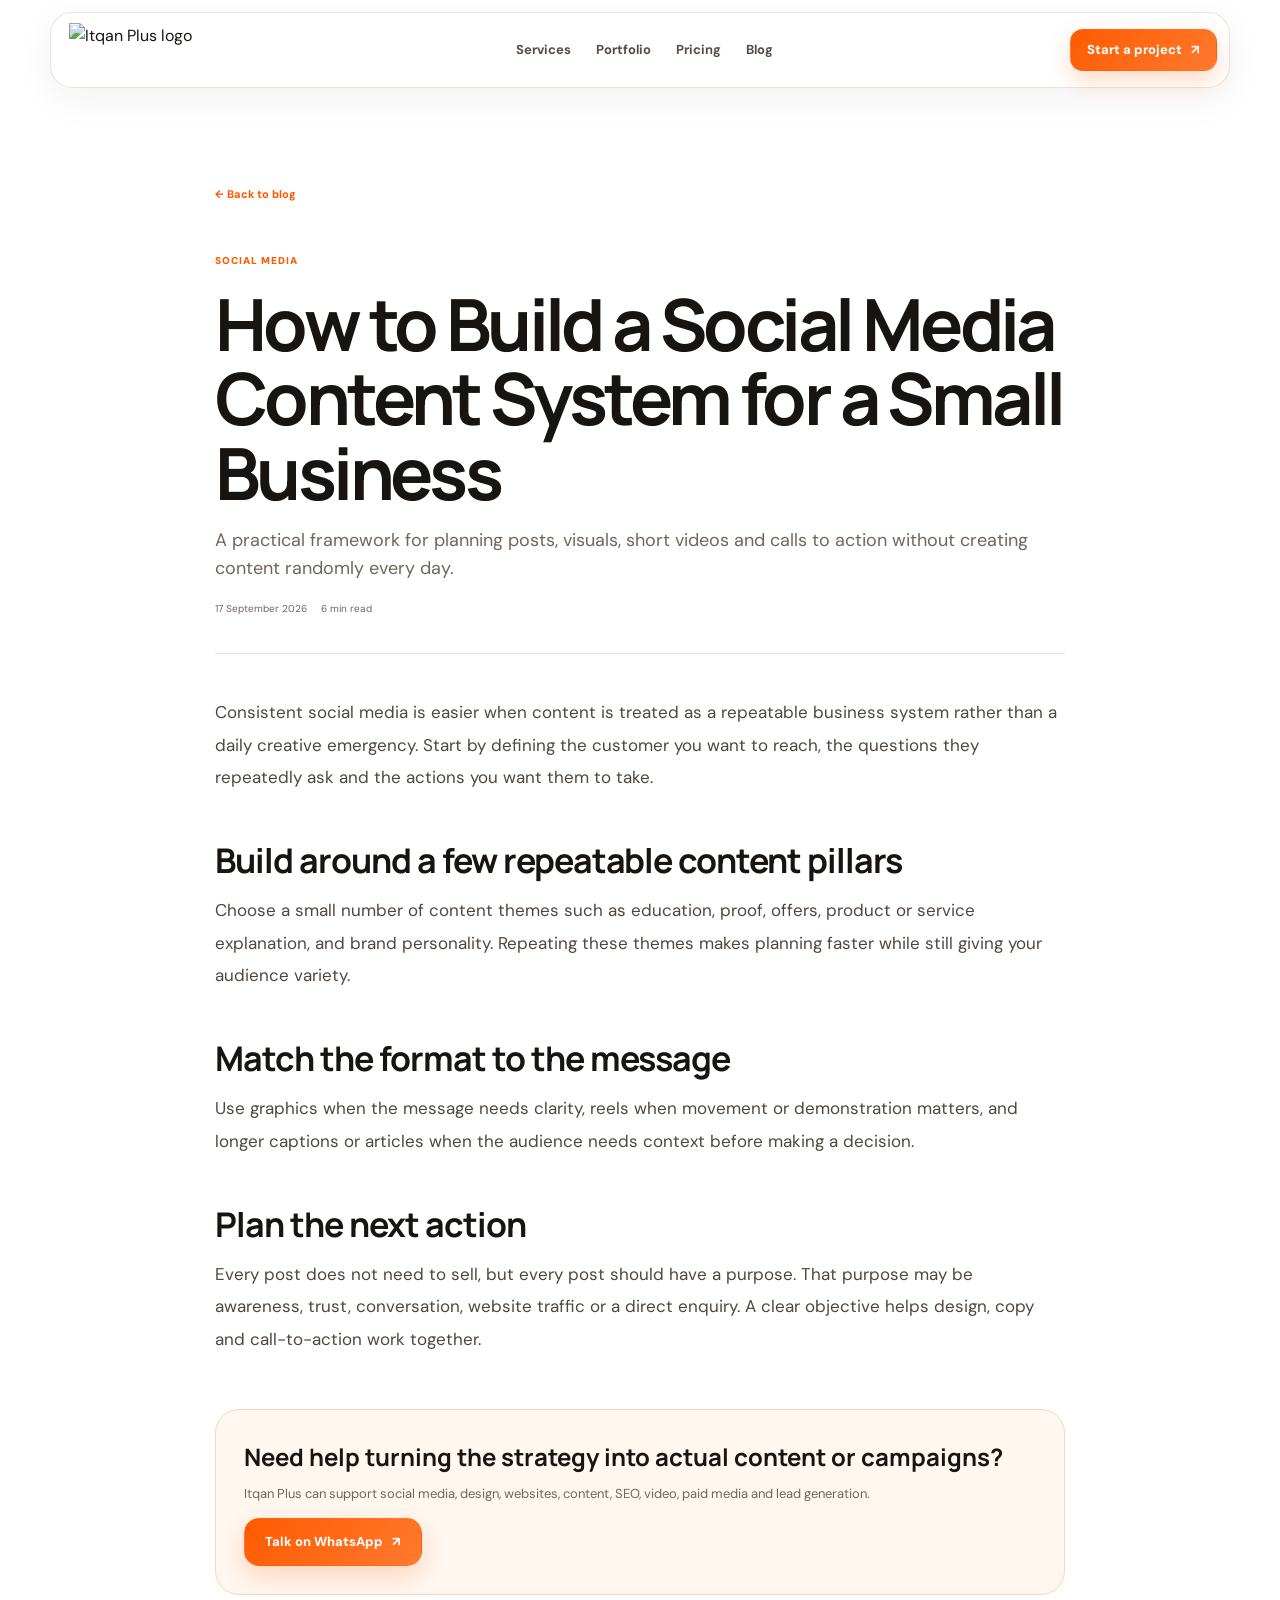
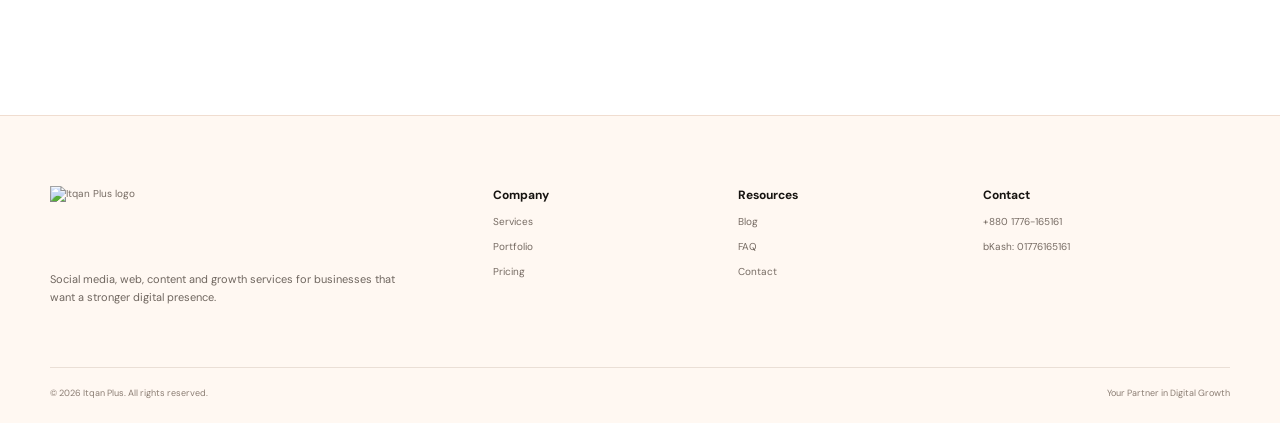
==== article.html @ d1ea8202 "Add files via upload" ====
<!doctype html>
<html lang="en">
<head>
  <meta charset="utf-8" />
  <meta name="viewport" content="width=device-width, initial-scale=1" />
  <title>Article | Itqan Plus</title>
  <meta name="description" content="Itqan Plus article about digital marketing, content, web design and growth." />
  <meta name="theme-color" content="#ff5a00" />
  <link rel="preconnect" href="https://fonts.googleapis.com" />
  <link rel="preconnect" href="https://fonts.gstatic.com" crossorigin />
  <link href="https://fonts.googleapis.com/css2?family=DM+Sans:wght@400;500;600;700&family=Manrope:wght@500;600;700;800&display=swap" rel="stylesheet" />
  <link rel="stylesheet" href="styles.css" />
</head>
<body>
  <header class="site-header">
    <a class="brand-logo" href="index.html" aria-label="Itqan Plus home"><img src="assets/itqan-plus-logo.png" alt="Itqan Plus logo" /></a>
    <nav class="nav-links" aria-label="Main navigation"><a href="index.html#services">Services</a><a href="index.html#portfolio">Portfolio</a><a href="index.html#packages">Pricing</a><a href="blog.html">Blog</a></nav>
    <details class="mobile-nav"><summary>Menu</summary><div><a href="index.html#services">Services</a><a href="index.html#portfolio">Portfolio</a><a href="index.html#packages">Pricing</a><a href="blog.html">Blog</a></div></details>
    <a class="btn btn-primary btn-small" id="header-whatsapp" target="_blank" rel="noopener">Start a project <span>↗</span></a>
  </header>

  <main>
    <article class="article-wrap" id="article-wrap">
      <a class="article-back" href="blog.html">← Back to blog</a>
      <header class="article-header">
        <span class="article-kicker" id="article-category"></span>
        <h1 id="article-title">Loading article...</h1>
        <p id="article-excerpt"></p>
        <div class="article-meta"><span id="article-date"></span><span id="article-time"></span></div>
      </header>
      <div class="article-body" id="article-body"></div>
      <div class="article-cta">
        <h3>Need help turning the strategy into actual content or campaigns?</h3>
        <p>Itqan Plus can support social media, design, websites, content, SEO, video, paid media and lead generation.</p>
        <a class="btn btn-primary" id="article-whatsapp" target="_blank" rel="noopener">Talk on WhatsApp <span>↗</span></a>
      </div>
    </article>
  </main>

  <footer>
    <div class="shell footer-grid">
      <div class="footer-brand"><a class="brand-logo footer-logo" href="index.html"><img src="assets/itqan-plus-logo.png" alt="Itqan Plus logo" /></a><p>Social media, web, content and growth services for businesses that want a stronger digital presence.</p></div>
      <div><b>Company</b><a href="index.html#services">Services</a><a href="index.html#portfolio">Portfolio</a><a href="index.html#packages">Pricing</a></div>
      <div><b>Resources</b><a href="blog.html">Blog</a><a href="index.html#faq">FAQ</a><a href="index.html#contact">Contact</a></div>
      <div><b>Contact</b><a id="footer-whatsapp" target="_blank" rel="noopener"></a><span id="footer-bkash"></span></div>
    </div>
    <div class="shell footer-bottom"><span>© 2026 Itqan Plus. All rights reserved.</span><span>Your Partner in Digital Growth</span></div>
  </footer>

  <script src="config.js"></script>
  <script src="app.js"></script>
  <script src="article.js"></script>
</body>
</html>
---- styles.css ----
:root{
  --orange:#ff5a00;
  --orange-2:#ff7a2f;
  --orange-soft:#fff1e8;
  --cream:#fffaf5;
  --paper:#ffffff;
  --ink:#171411;
  --muted:#6f665f;
  --line:#eadfd6;
  --soft:#f7f1ec;
  --shadow:0 22px 70px rgba(93,54,28,.12);
  --shadow-sm:0 10px 35px rgba(93,54,28,.09);
  --radius:28px;
}
*{box-sizing:border-box}
html{scroll-behavior:smooth}
body{margin:0;background:var(--paper);color:var(--ink);font-family:"DM Sans",sans-serif;line-height:1.6;overflow-x:hidden}
a{color:inherit;text-decoration:none}img{display:block;max-width:100%}button,input,select,textarea{font:inherit}.shell{width:min(1180px,calc(100% - 40px));margin-inline:auto}.section-space{padding:108px 0}.soft-zone{background:linear-gradient(180deg,#fff 0%,#fff8f2 50%,#fff 100%)}
.cursor-glow{pointer-events:none;position:fixed;inset:0;z-index:0;background:radial-gradient(520px circle at var(--x,50%) var(--y,20%),rgba(255,90,0,.08),transparent 50%)}
.site-header{position:sticky;top:12px;z-index:50;width:min(1180px,calc(100% - 28px));margin:12px auto 0;display:flex;align-items:center;justify-content:space-between;gap:24px;padding:10px 12px 10px 18px;border:1px solid rgba(234,223,214,.9);border-radius:22px;background:rgba(255,255,255,.88);backdrop-filter:blur(18px);box-shadow:0 10px 40px rgba(62,38,23,.06)}
.brand-logo{display:flex;align-items:center;min-width:150px}.brand-logo img{width:138px;height:54px;object-fit:contain;object-position:left center}.nav-links{display:flex;align-items:center;gap:25px;font-size:13px;font-weight:700;color:#554d46}.nav-links a{transition:.2s}.nav-links a:hover{color:var(--orange)}
.btn{display:inline-flex;align-items:center;justify-content:center;gap:9px;min-height:48px;padding:0 20px;border-radius:15px;border:1px solid transparent;font-weight:800;font-size:13px;cursor:pointer;transition:.22s}.btn:hover{transform:translateY(-2px)}.btn-primary{background:linear-gradient(135deg,var(--orange),var(--orange-2));color:#fff;box-shadow:0 10px 25px rgba(255,90,0,.22)}.btn-ghost{background:#fff;border-color:var(--line);box-shadow:var(--shadow-sm)}.btn-outline{background:#fff;border-color:#e5d8ce}.btn-small{min-height:42px;padding:0 16px;border-radius:13px}.btn-full{width:100%}
.eyebrow{display:inline-flex;align-items:center;gap:9px;margin-bottom:16px;color:#8b5d42;font-size:12px;font-weight:800;letter-spacing:.12em;text-transform:uppercase}.eyebrow i{width:8px;height:8px;border-radius:50%;background:var(--orange);box-shadow:0 0 0 6px rgba(255,90,0,.12)}
h1,h2,h3,p{margin-top:0}.hero{position:relative;z-index:1;display:grid;grid-template-columns:1.02fr .98fr;align-items:center;gap:58px;min-height:760px;padding-top:70px;padding-bottom:80px}.hero h1{font-family:"Manrope",sans-serif;font-size:clamp(54px,6vw,86px);line-height:.98;letter-spacing:-.055em;margin-bottom:25px}.hero h1 span{color:var(--orange)}.hero-copy>p{max-width:660px;font-size:18px;color:var(--muted);line-height:1.75}.hero-actions{display:flex;flex-wrap:wrap;gap:12px;margin:31px 0 38px}.hero-proof{display:grid;grid-template-columns:repeat(3,1fr);gap:18px;max-width:680px}.hero-proof div{padding-top:14px;border-top:1px solid var(--line)}.hero-proof strong{display:block;font-family:"Manrope";font-size:16px}.hero-proof span{display:block;color:var(--muted);font-size:11px;margin-top:3px}
.hero-gallery{position:relative;min-height:590px}.hero-orb{position:absolute;border-radius:50%;filter:blur(1px)}.hero-orb-one{width:420px;height:420px;right:0;top:62px;background:radial-gradient(circle at 35% 30%,#fff5ed 0,#ffd5be 42%,#ff9d69 70%,#ff6a13 100%);opacity:.42}.hero-orb-two{width:240px;height:240px;left:40px;bottom:80px;background:#fff2e6;border:1px solid #ffd8c1}.work-card{position:absolute;margin:0;background:#fff;border:1px solid #eadfd6;border-radius:26px;overflow:hidden;box-shadow:var(--shadow)}.work-card img{width:100%;height:100%;object-fit:cover}.work-card-main{width:330px;height:430px;right:72px;top:65px;z-index:3;transform:rotate(3deg)}.work-card-main figcaption{position:absolute;left:14px;right:14px;bottom:14px;padding:13px 15px;border-radius:16px;background:rgba(255,255,255,.91);backdrop-filter:blur(12px)}.work-card-main figcaption span{display:block;color:var(--orange);font-size:10px;font-weight:800;text-transform:uppercase;letter-spacing:.1em}.work-card-main figcaption b{font-size:13px}.work-card-left{width:200px;height:250px;left:10px;top:210px;z-index:2;transform:rotate(-8deg)}.work-card-right{width:200px;height:200px;right:0;bottom:10px;z-index:4;transform:rotate(8deg)}.hero-badge{position:absolute;z-index:6;display:flex;align-items:center;gap:10px;padding:12px 14px;border-radius:16px;background:#fff;border:1px solid var(--line);box-shadow:var(--shadow-sm);font-size:12px}.hero-badge span{display:grid;place-items:center;width:30px;height:30px;border-radius:10px;background:var(--orange-soft);color:var(--orange);font-weight:900}.badge-top{right:8px;top:28px}.badge-bottom{left:55px;bottom:40px}.float-one{animation:floatOne 6s ease-in-out infinite}.float-two{animation:floatTwo 7s ease-in-out infinite}.float-three{animation:floatThree 6.8s ease-in-out infinite}@keyframes floatOne{50%{transform:translateY(-13px) rotate(2deg)}}@keyframes floatTwo{50%{transform:translateY(12px) rotate(-6deg)}}@keyframes floatThree{50%{transform:translateY(-11px) rotate(6deg)}}
.platform-strip{overflow:hidden;border-block:1px solid var(--line);background:#fff8f2}.platform-track{display:flex;align-items:center;width:max-content;gap:24px;padding:18px 0;animation:marquee 32s linear infinite;font-family:"Manrope";font-size:13px;font-weight:800;letter-spacing:.08em;color:#564940}.platform-track i{font-style:normal;color:var(--orange)}@keyframes marquee{to{transform:translateX(-50%)}}
.section-head{display:flex;align-items:end;justify-content:space-between;gap:44px;margin-bottom:46px}.section-head h2,.system-section h2,.studio-copy h2,.outcome-grid h2,.faq-title h2,.contact-copy h2{font-family:"Manrope";font-size:clamp(38px,4.4vw,60px);line-height:1.04;letter-spacing:-.045em;margin:0}.section-head>div{max-width:760px}.section-head>p,.section-copy p{max-width:430px;color:var(--muted);font-size:15px}.split-head{align-items:center}.section-copy{max-width:430px}.text-link{font-weight:800;color:var(--orange);font-size:13px}
.system-board{position:relative;min-height:480px;border:1px solid var(--line);border-radius:34px;background:radial-gradient(circle at center,#fff7f0 0,#fff 54%);overflow:hidden}.system-center{position:absolute;left:50%;top:50%;transform:translate(-50%,-50%);z-index:3;width:180px;height:180px;border-radius:50%;display:flex;flex-direction:column;align-items:center;justify-content:center;text-align:center;background:#fff;border:1px solid #f1d4c1;box-shadow:0 20px 60px rgba(255,90,0,.15)}.system-logo{display:grid;place-items:center;width:52px;height:52px;border-radius:17px;background:var(--orange);color:#fff;font-family:"Manrope";font-weight:800;font-size:20px;margin-bottom:10px}.system-center strong{font-family:"Manrope"}.system-center small{color:var(--muted);font-size:10px}.system-node{position:absolute;z-index:3;width:205px;padding:17px;border-radius:20px;background:#fff;border:1px solid var(--line);box-shadow:var(--shadow-sm)}.system-node span{display:grid;place-items:center;width:38px;height:38px;border-radius:12px;background:var(--orange-soft);color:var(--orange);font-weight:900}.system-node b{display:block;margin-top:9px;font-size:14px}.system-node small{display:block;color:var(--muted);font-size:10px}.node-a{left:8%;top:12%}.node-b{right:8%;top:12%}.node-c{left:8%;bottom:12%}.node-d{right:8%;bottom:12%}.system-line{position:absolute;left:50%;top:50%;width:31%;height:1px;background:linear-gradient(90deg,rgba(255,90,0,.05),rgba(255,90,0,.45));transform-origin:left center}.line-a{transform:rotate(-151deg)}.line-b{transform:rotate(-29deg)}.line-c{transform:rotate(151deg)}.line-d{transform:rotate(29deg)}
.service-grid{display:grid;grid-template-columns:repeat(3,1fr);gap:16px}.service-grid article{position:relative;min-height:390px;padding:30px;border:1px solid var(--line);border-radius:26px;background:#fff;transition:.25s;overflow:hidden}.service-grid article:before{content:"";position:absolute;inset:auto -60px -80px auto;width:160px;height:160px;border-radius:50%;background:var(--orange-soft);transition:.3s}.service-grid article:hover{transform:translateY(-6px);box-shadow:var(--shadow)}.service-grid article:hover:before{transform:scale(1.35)}.service-number{position:absolute;right:22px;top:20px;color:#c5b7ad;font-size:11px;font-weight:800}.service-icon{display:grid;place-items:center;width:52px;height:52px;border-radius:16px;background:var(--orange-soft);color:var(--orange);font-size:21px;font-weight:900;margin-bottom:34px}.service-grid h3{font-family:"Manrope";font-size:22px;line-height:1.15;letter-spacing:-.02em}.service-grid p{color:var(--muted);font-size:13px}.service-grid ul{list-style:none;padding:0;margin:20px 0 26px;display:grid;gap:8px}.service-grid li{font-size:11px;color:#4d4540}.service-grid li:before{content:"✓";color:var(--orange);font-weight:900;margin-right:7px}.service-grid a{font-size:12px;font-weight:800;color:var(--orange);position:relative;z-index:2}
.portfolio-filters{display:flex;flex-wrap:wrap;gap:8px;margin-bottom:24px}.filter-btn{border:1px solid var(--line);background:#fff;padding:9px 14px;border-radius:999px;font-size:11px;font-weight:800;cursor:pointer}.filter-btn.active{background:var(--orange);border-color:var(--orange);color:#fff}.portfolio-grid{display:grid;grid-template-columns:repeat(12,1fr);grid-auto-rows:95px;gap:16px}.portfolio-card{position:relative;border:0;padding:0;background:#f6eee8;border-radius:24px;overflow:hidden;cursor:pointer;box-shadow:var(--shadow-sm);transition:.25s}.portfolio-card:hover{transform:translateY(-5px)}.portfolio-card:nth-child(1){grid-column:span 5;grid-row:span 6}.portfolio-card:nth-child(2){grid-column:span 4;grid-row:span 5}.portfolio-card:nth-child(3){grid-column:span 3;grid-row:span 5}.portfolio-card:nth-child(4){grid-column:span 6;grid-row:span 5}.portfolio-card:nth-child(5){grid-column:span 6;grid-row:span 5}.portfolio-card img{width:100%;height:100%;object-fit:cover}.portfolio-overlay{position:absolute;left:12px;right:12px;bottom:12px;padding:13px 14px;border-radius:15px;background:rgba(255,255,255,.92);backdrop-filter:blur(14px);text-align:left}.portfolio-overlay span{display:block;color:var(--orange);font-size:9px;font-weight:900;text-transform:uppercase;letter-spacing:.1em}.portfolio-overlay b{font-size:12px}.portfolio-modal{border:0;padding:14px;border-radius:26px;max-width:min(860px,92vw);background:#fff;box-shadow:0 30px 90px rgba(37,23,15,.25)}.portfolio-modal::backdrop{background:rgba(39,26,19,.5);backdrop-filter:blur(6px)}.portfolio-modal img{max-height:76vh;border-radius:17px;margin:auto}.modal-copy{padding:13px 5px 3px}.modal-copy span{color:var(--orange);font-size:10px;font-weight:800;text-transform:uppercase}.modal-copy h3{margin:2px 0 0;font-family:"Manrope"}.modal-close{position:absolute;right:23px;top:23px;width:36px;height:36px;border-radius:50%;border:0;background:#fff;box-shadow:var(--shadow-sm);font-size:22px;cursor:pointer}
.studio-zone{background:linear-gradient(135deg,#fff5ed,#fff,#fff8f3)}.studio-grid{display:grid;grid-template-columns:1fr 1fr;gap:70px;align-items:center}.studio-copy p{color:var(--muted);max-width:620px;font-size:15px}.studio-tags{display:flex;flex-wrap:wrap;gap:8px;margin:28px 0}.studio-tags span{padding:8px 12px;border-radius:999px;background:#fff;border:1px solid var(--line);font-size:10px;font-weight:800}.studio-cards{display:grid;grid-template-columns:1fr 1fr;gap:14px}.studio-cards article{min-height:190px;padding:24px;border:1px solid var(--line);background:#fff;border-radius:24px}.studio-cards span{color:var(--orange);font-size:11px;font-weight:900}.studio-cards b{display:block;margin:38px 0 8px;font-family:"Manrope";font-size:18px}.studio-cards p{font-size:11px;color:var(--muted)}
.compact-head{margin-bottom:30px}.compare-table{overflow:hidden;border:1px solid var(--line);border-radius:26px}.compare-row{display:grid;grid-template-columns:1.15fr 1fr 1.15fr;border-top:1px solid var(--line)}.compare-row:first-child{border-top:0}.compare-row>*{padding:18px 22px;font-size:12px}.compare-row>*+*{border-left:1px solid var(--line)}.compare-header{background:#fff6ef;font-weight:900;color:#7a5c49}.compare-row b{font-family:"Manrope"}.compare-row span{color:var(--muted)}
.outcome-zone{background:#fff7f0;border-block:1px solid #f6dfd0}.outcome-grid{display:grid;grid-template-columns:.95fr 1.05fr;gap:68px;align-items:center}.outcome-grid>div:first-child p{color:var(--muted);max-width:520px}.outcome-cards{display:grid;grid-template-columns:1fr 1fr;gap:13px}.outcome-cards article{padding:24px;border-radius:23px;background:#fff;border:1px solid var(--line)}.outcome-cards span{font-size:10px;color:var(--orange);font-weight:900;text-transform:uppercase}.outcome-cards strong{display:block;font-family:"Manrope";font-size:30px;letter-spacing:-.03em;margin:14px 0 6px}.outcome-cards small{color:var(--muted);font-size:10px}
.process-grid{display:grid;grid-template-columns:repeat(4,1fr);border:1px solid var(--line);border-radius:28px;overflow:hidden}.process-grid article{padding:28px;min-height:270px;background:#fff;border-left:1px solid var(--line)}.process-grid article:first-child{border-left:0}.process-grid span{display:grid;place-items:center;width:42px;height:42px;border-radius:14px;background:var(--orange-soft);color:var(--orange);font-weight:900;font-size:11px}.process-grid h3{font-family:"Manrope";font-size:20px;margin:58px 0 10px}.process-grid p{font-size:12px;color:var(--muted)}
.pricing-zone{background:linear-gradient(180deg,#fff,#fff8f2)}.pricing-grid{display:grid;grid-template-columns:repeat(3,1fr);gap:15px}.price-card{position:relative;padding:30px;border:1px solid var(--line);border-radius:27px;background:#fff}.price-card.featured{border-color:#ff9d6b;box-shadow:0 25px 70px rgba(255,90,0,.13)}.popular{position:absolute;right:20px;top:20px;padding:7px 10px;border-radius:999px;background:var(--orange-soft);color:var(--orange);font-size:9px;font-weight:900;text-transform:uppercase}.price-category{color:var(--orange);font-size:10px;font-weight:900;text-transform:uppercase;letter-spacing:.1em}.price-card h3{font-family:"Manrope";font-size:23px;margin:10px 0 8px}.price-card>p{min-height:62px;color:var(--muted);font-size:12px}.price{display:flex;align-items:baseline;gap:4px;font-family:"Manrope";font-size:42px;font-weight:800;letter-spacing:-.04em;margin:22px 0}.price small{font-size:19px}.price span{font-family:"DM Sans";font-size:10px;color:var(--muted);font-weight:700;letter-spacing:0}.price-card .btn{width:100%;margin-bottom:26px}.features{display:grid;gap:9px}.features span{font-size:11px;color:#514944}.features i{font-style:normal;color:var(--orange);font-weight:900;margin-right:8px}.addon{margin-top:20px;padding:11px 12px;border-radius:13px;background:#fff3ea;color:#8a4b29;font-size:10px;font-weight:800}.individual-wrap{margin-top:42px;padding-top:38px;border-top:1px solid var(--line)}.individual-heading{display:flex;align-items:end;justify-content:space-between;gap:20px;margin-bottom:20px}.individual-heading h3{font-family:"Manrope";font-size:28px;margin:0}.individual-grid{display:grid;grid-template-columns:repeat(3,1fr);gap:10px}.individual-item{display:flex;align-items:center;justify-content:space-between;gap:20px;padding:16px;border:1px solid var(--line);border-radius:16px;background:#fff}.individual-item b{display:block;font-size:11px}.individual-item small{display:block;color:var(--muted);font-size:9px}.individual-item strong{font-size:11px;color:var(--orange);text-align:right}
.testimonial-grid{display:grid;grid-template-columns:repeat(3,1fr);gap:15px}.testimonial-card{padding:28px;border:1px solid var(--line);border-radius:25px;background:#fff}.testimonial-badge{display:inline-flex;padding:6px 9px;border-radius:999px;background:#fff3ea;color:#9a542e;font-size:8px;font-weight:900;text-transform:uppercase;letter-spacing:.08em}.testimonial-card blockquote{margin:24px 0 28px;font-family:"Manrope";font-size:17px;line-height:1.6;letter-spacing:-.015em}.testimonial-person{display:flex;align-items:center;gap:11px}.testimonial-avatar{display:grid;place-items:center;width:42px;height:42px;border-radius:50%;background:var(--orange-soft);color:var(--orange);font-weight:900}.testimonial-person b{display:block;font-size:12px}.testimonial-person small{display:block;color:var(--muted);font-size:9px}
.blog-preview-zone{background:#fffaf6;border-block:1px solid #f1e1d5}.blog-grid{display:grid;grid-template-columns:repeat(3,1fr);gap:15px}.blog-card{display:flex;flex-direction:column;min-height:320px;padding:26px;border:1px solid var(--line);border-radius:24px;background:#fff;transition:.25s}.blog-card:hover{transform:translateY(-5px);box-shadow:var(--shadow-sm)}.blog-card .blog-meta{display:flex;gap:8px;align-items:center;color:var(--muted);font-size:9px}.blog-card .blog-meta b{color:var(--orange);text-transform:uppercase}.blog-card h3{font-family:"Manrope";font-size:22px;line-height:1.2;letter-spacing:-.025em;margin:35px 0 10px}.blog-card p{color:var(--muted);font-size:12px}.blog-card .read-more{margin-top:auto;font-size:11px;font-weight:900;color:var(--orange)}
.faq{display:grid;grid-template-columns:.78fr 1.22fr;gap:72px}.faq-list{border-top:1px solid var(--line)}.faq-list details{border-bottom:1px solid var(--line)}.faq-list summary{list-style:none;cursor:pointer;display:flex;justify-content:space-between;gap:20px;padding:22px 0;font-weight:800}.faq-list summary::-webkit-details-marker{display:none}.faq-list summary span{font-size:20px;color:var(--orange);transition:.2s}.faq-list details[open] summary span{transform:rotate(45deg)}.faq-list p{padding:0 0 20px;margin:0;color:var(--muted);font-size:12px;max-width:720px}
.contact-zone{background:linear-gradient(135deg,#fff5ec 0,#fff 48%,#fff7f1 100%);border-top:1px solid #f2dfd3}.contact-grid{display:grid;grid-template-columns:.9fr 1.1fr;gap:70px;align-items:center}.contact-copy>p{color:var(--muted);max-width:560px}.contact-lines{display:grid;gap:10px;margin-top:28px}.contact-lines>a,.contact-lines>div{display:flex;align-items:center;gap:12px}.contact-lines span{display:grid;place-items:center;width:40px;height:40px;border-radius:13px;background:#fff;border:1px solid var(--line);color:var(--orange);font-size:11px;font-weight:900}.contact-lines b{font-size:12px}.contact-lines small{display:block;color:var(--muted);font-size:9px;font-weight:500}.lead-form{padding:28px;border:1px solid var(--line);border-radius:28px;background:#fff;box-shadow:var(--shadow)}.lead-form label{display:block;font-size:10px;font-weight:800;margin-bottom:12px}.lead-form input,.lead-form select,.lead-form textarea{width:100%;margin-top:6px;border:1px solid #e4d8d0;border-radius:13px;background:#fffdfa;padding:12px 13px;outline:none;color:var(--ink)}.lead-form input:focus,.lead-form select:focus,.lead-form textarea:focus{border-color:#ffab7e;box-shadow:0 0 0 4px rgba(255,90,0,.07)}.lead-form .two{display:grid;grid-template-columns:1fr 1fr;gap:12px}.lead-form>p{text-align:center;font-size:9px;color:var(--muted);margin:9px 0 0}
footer{background:#fff8f2;border-top:1px solid #f0ddd0;padding:70px 0 22px}.footer-grid{display:grid;grid-template-columns:1.6fr .8fr .8fr 1fr;gap:48px}.footer-logo img{width:170px;height:70px}.footer-brand p{max-width:360px;color:var(--muted);font-size:11px;margin-top:15px}.footer-grid>div:not(.footer-brand){display:flex;flex-direction:column;gap:9px}.footer-grid b{font-size:12px}.footer-grid a,.footer-grid span{font-size:10px;color:#766b63}.footer-bottom{display:flex;justify-content:space-between;gap:20px;border-top:1px solid var(--line);margin-top:50px;padding-top:18px;color:#8b7d73;font-size:9px}
.reveal{animation:fadeUp .85s ease both}.delay-1{animation-delay:.12s}@keyframes fadeUp{from{opacity:0;transform:translateY(20px)}to{opacity:1;transform:translateY(0)}}.reveal-on-scroll,.service-grid article,.price-card,.process-grid article,.portfolio-card,.testimonial-card,.blog-card{opacity:0;transform:translateY(18px);transition:opacity .6s ease,transform .6s ease,box-shadow .25s}.in-view{opacity:1!important;transform:translateY(0)!important}
.blog-page-hero{padding:100px 0 64px}.blog-page-hero h1{font-family:"Manrope";font-size:clamp(52px,6vw,78px);line-height:1;letter-spacing:-.055em;max-width:900px;margin-bottom:20px}.blog-page-hero h1 span{color:var(--orange)}.blog-page-hero p{max-width:650px;color:var(--muted)}.blog-toolbar{display:flex;align-items:center;justify-content:space-between;gap:20px;margin:0 0 28px}.blog-toolbar input{width:min(360px,100%);border:1px solid var(--line);border-radius:13px;padding:12px 14px}.blog-list-grid{display:grid;grid-template-columns:repeat(3,1fr);gap:15px;padding-bottom:110px}.article-wrap{width:min(850px,calc(100% - 40px));margin:auto;padding:92px 0 120px}.article-back{font-size:11px;font-weight:800;color:var(--orange)}.article-header{padding:40px 0 36px;border-bottom:1px solid var(--line)}.article-kicker{color:var(--orange);font-size:10px;font-weight:900;text-transform:uppercase;letter-spacing:.1em}.article-header h1{font-family:"Manrope";font-size:clamp(46px,6vw,72px);line-height:1.03;letter-spacing:-.05em;margin:16px 0}.article-header p{font-size:18px;color:var(--muted)}.article-meta{display:flex;gap:14px;color:var(--muted);font-size:10px}.article-body{padding-top:42px}.article-body p{font-size:17px;line-height:1.9;color:#4f4741}.article-body h2{font-family:"Manrope";font-size:34px;line-height:1.15;letter-spacing:-.03em;margin:48px 0 14px}.article-cta{margin-top:54px;padding:28px;border:1px solid #ffd2b9;border-radius:24px;background:#fff7f0}.article-cta h3{font-family:"Manrope";font-size:24px;margin-bottom:8px}.article-cta p{font-size:13px;color:var(--muted)}
@media(max-width:1040px){.nav-links{display:none}.hero{grid-template-columns:1fr;padding-top:82px;min-height:auto}.hero-copy{max-width:780px}.hero-gallery{min-height:620px}.studio-grid,.outcome-grid,.contact-grid,.faq{grid-template-columns:1fr}.service-grid{grid-template-columns:repeat(2,1fr)}.pricing-grid{grid-template-columns:1fr 1fr}.price-card.featured{grid-row:span 1}.process-grid{grid-template-columns:repeat(2,1fr)}.process-grid article:nth-child(3){border-left:0;border-top:1px solid var(--line)}.process-grid article:nth-child(4){border-top:1px solid var(--line)}.testimonial-grid,.blog-grid,.blog-list-grid{grid-template-columns:repeat(2,1fr)}.footer-grid{grid-template-columns:1.4fr 1fr 1fr}.footer-grid>div:last-child{grid-column:2/4}.portfolio-grid{grid-auto-rows:85px}.portfolio-card:nth-child(1),.portfolio-card:nth-child(2),.portfolio-card:nth-child(3),.portfolio-card:nth-child(4),.portfolio-card:nth-child(5){grid-column:span 6;grid-row:span 5}.portfolio-card:nth-child(5){grid-column:span 12}.system-node{width:180px}.individual-grid{grid-template-columns:repeat(2,1fr)}}
@media(max-width:700px){.shell{width:min(100% - 26px,1180px)}.section-space{padding:76px 0}.site-header{top:7px;margin-top:7px;width:calc(100% - 14px);padding:8px 8px 8px 11px}.brand-logo{min-width:auto}.brand-logo img{width:105px;height:46px}.btn-small{font-size:0;min-width:42px;padding:0}.btn-small span{font-size:16px}.hero{padding-top:55px;padding-bottom:60px;gap:25px}.hero h1{font-size:48px}.hero-copy>p{font-size:15px}.hero-proof{gap:10px;overflow:auto}.hero-proof div{min-width:145px}.hero-gallery{min-height:470px}.work-card-main{width:250px;height:340px;right:36px;top:45px}.work-card-left{width:155px;height:200px;left:0;top:180px}.work-card-right{width:150px;height:150px;right:-5px;bottom:4px}.badge-top{right:0;top:5px}.badge-bottom{left:7px;bottom:10px}.platform-track{animation-duration:25s}.section-head{display:block;margin-bottom:34px}.section-head>p{margin-top:15px}.section-head h2,.studio-copy h2,.outcome-grid h2,.faq-title h2,.contact-copy h2{font-size:38px}.system-board{min-height:650px}.system-center{width:150px;height:150px}.system-node{width:155px;padding:13px}.node-a{left:5%;top:7%}.node-b{right:5%;top:7%}.node-c{left:5%;bottom:7%}.node-d{right:5%;bottom:7%}.system-line{display:none}.service-grid,.pricing-grid,.testimonial-grid,.blog-grid,.blog-list-grid,.individual-grid,.studio-cards,.outcome-cards{grid-template-columns:1fr}.service-grid article{min-height:350px}.portfolio-grid{display:grid;grid-template-columns:1fr;grid-auto-rows:auto}.portfolio-card:nth-child(n){grid-column:auto;grid-row:auto;aspect-ratio:4/5}.compare-table{overflow-x:auto}.compare-row{min-width:650px}.process-grid{grid-template-columns:1fr}.process-grid article,.process-grid article:nth-child(n){border-left:0;border-top:1px solid var(--line)}.process-grid article:first-child{border-top:0}.process-grid h3{margin-top:35px}.lead-form .two{grid-template-columns:1fr}.footer-grid{grid-template-columns:1fr 1fr}.footer-brand{grid-column:1/-1}.footer-grid>div:last-child{grid-column:auto}.footer-bottom{flex-direction:column}.blog-toolbar{display:block}.blog-toolbar input{margin-top:12px;width:100%}.article-wrap{width:min(100% - 26px,850px);padding-top:70px}.article-header h1{font-size:43px}.article-header p{font-size:16px}.article-body p{font-size:16px}.article-body h2{font-size:29px}}
.mobile-nav{display:none;position:relative}.mobile-nav summary{list-style:none;cursor:pointer;padding:10px 12px;border:1px solid var(--line);border-radius:12px;font-size:11px;font-weight:800;background:#fff}.mobile-nav summary::-webkit-details-marker{display:none}.mobile-nav>div{position:absolute;right:0;top:48px;width:190px;padding:10px;background:#fff;border:1px solid var(--line);border-radius:16px;box-shadow:var(--shadow-sm);display:grid;gap:3px}.mobile-nav>div a{padding:9px 10px;border-radius:10px;font-size:11px;font-weight:700}.mobile-nav>div a:hover{background:var(--orange-soft);color:var(--orange)}
@media(max-width:1040px){.mobile-nav{display:block;margin-left:auto}.site-header{justify-content:flex-start}.site-header>.btn-small{margin-left:0}}
@media(max-width:700px){.mobile-nav summary{font-size:0;width:42px;height:42px;padding:0}.mobile-nav summary:after{content:"☰";font-size:16px}.mobile-nav>div{right:-48px}}
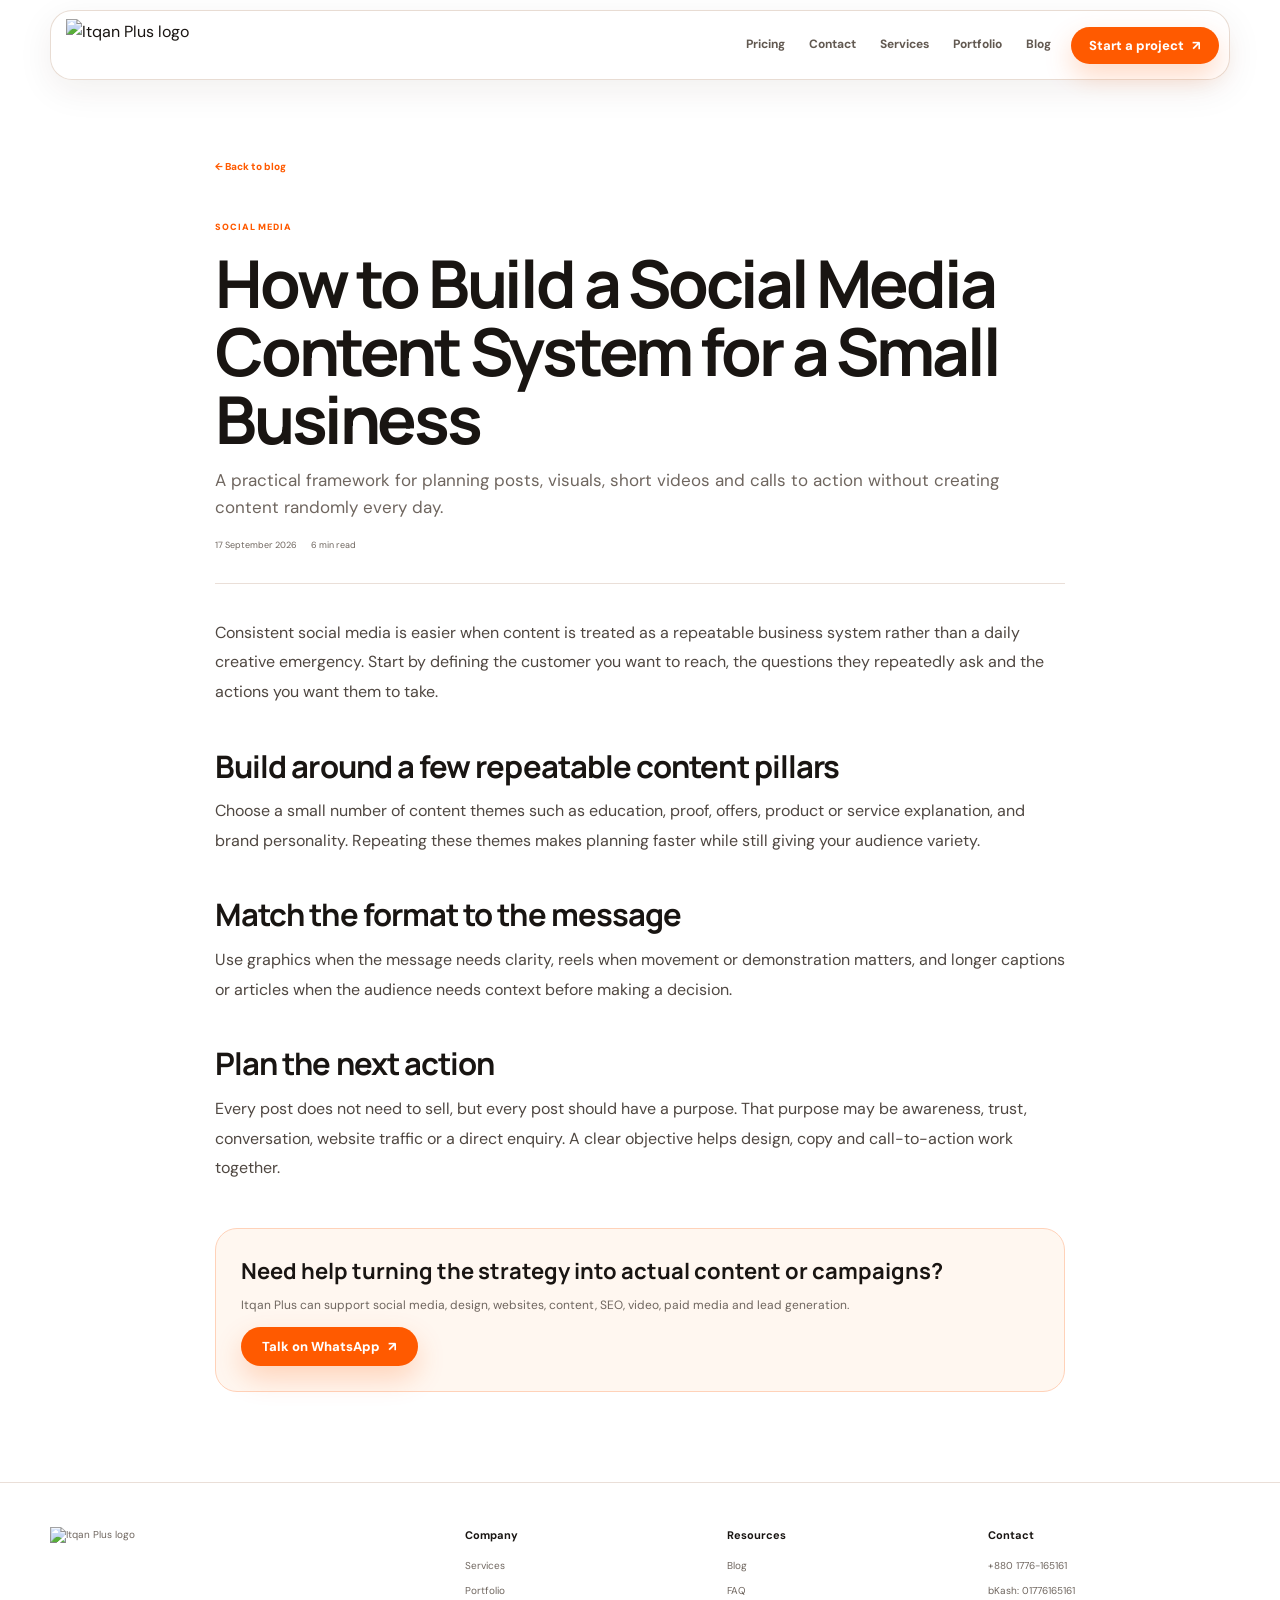
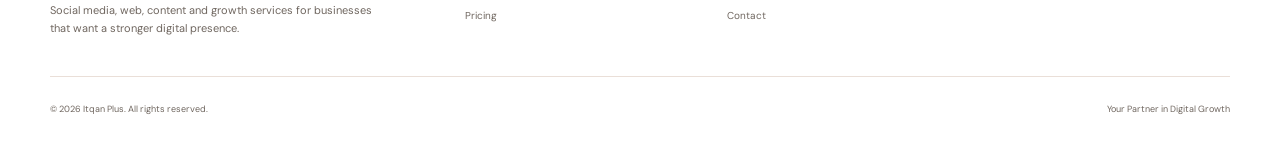
==== commit 57576799: "Add files via upload" ====
--- a/article.html
+++ b/article.html
@@ -14,8 +14,8 @@
 <body>
   <header class="site-header">
     <a class="brand-logo" href="index.html" aria-label="Itqan Plus home"><img src="assets/itqan-plus-logo.png" alt="Itqan Plus logo" /></a>
-    <nav class="nav-links" aria-label="Main navigation"><a href="index.html#services">Services</a><a href="index.html#portfolio">Portfolio</a><a href="index.html#packages">Pricing</a><a href="blog.html">Blog</a></nav>
-    <details class="mobile-nav"><summary>Menu</summary><div><a href="index.html#services">Services</a><a href="index.html#portfolio">Portfolio</a><a href="index.html#packages">Pricing</a><a href="blog.html">Blog</a></div></details>
+    <nav class="nav-links" aria-label="Main navigation"><a href="index.html#packages">Pricing</a><a href="index.html#contact">Contact</a><a href="index.html#services">Services</a><a href="index.html#portfolio">Portfolio</a><a href="blog.html">Blog</a></nav>
+    <details class="mobile-nav"><summary>Menu</summary><div><a href="index.html#packages">Pricing</a><a href="index.html#contact">Contact</a><a href="index.html#services">Services</a><a href="index.html#portfolio">Portfolio</a><a href="blog.html">Blog</a></div></details>
     <a class="btn btn-primary btn-small" id="header-whatsapp" target="_blank" rel="noopener">Start a project <span>↗</span></a>
   </header>
 
--- a/styles.css
+++ b/styles.css
@@ -1,47 +1,161 @@
 :root{
   --orange:#ff5a00;
-  --orange-2:#ff7a2f;
-  --orange-soft:#fff1e8;
-  --cream:#fffaf5;
+  --orange-deep:#dc4300;
+  --orange-soft:#fff0e7;
+  --orange-soft-2:#fff8f3;
+  --ink:#191512;
+  --ink-2:#2d2723;
+  --muted:#6f665f;
+  --line:#eadfd8;
   --paper:#ffffff;
-  --ink:#171411;
-  --muted:#6f665f;
-  --line:#eadfd6;
-  --soft:#f7f1ec;
-  --shadow:0 22px 70px rgba(93,54,28,.12);
-  --shadow-sm:0 10px 35px rgba(93,54,28,.09);
-  --radius:28px;
+  --soft:#fbf8f5;
+  --dark:#1d1815;
+  --radius:24px;
+  --radius-sm:16px;
+  --shadow:0 22px 65px rgba(67,39,23,.12);
+  --shadow-sm:0 14px 40px rgba(67,39,23,.08);
 }
 *{box-sizing:border-box}
 html{scroll-behavior:smooth}
-body{margin:0;background:var(--paper);color:var(--ink);font-family:"DM Sans",sans-serif;line-height:1.6;overflow-x:hidden}
-a{color:inherit;text-decoration:none}img{display:block;max-width:100%}button,input,select,textarea{font:inherit}.shell{width:min(1180px,calc(100% - 40px));margin-inline:auto}.section-space{padding:108px 0}.soft-zone{background:linear-gradient(180deg,#fff 0%,#fff8f2 50%,#fff 100%)}
-.cursor-glow{pointer-events:none;position:fixed;inset:0;z-index:0;background:radial-gradient(520px circle at var(--x,50%) var(--y,20%),rgba(255,90,0,.08),transparent 50%)}
-.site-header{position:sticky;top:12px;z-index:50;width:min(1180px,calc(100% - 28px));margin:12px auto 0;display:flex;align-items:center;justify-content:space-between;gap:24px;padding:10px 12px 10px 18px;border:1px solid rgba(234,223,214,.9);border-radius:22px;background:rgba(255,255,255,.88);backdrop-filter:blur(18px);box-shadow:0 10px 40px rgba(62,38,23,.06)}
-.brand-logo{display:flex;align-items:center;min-width:150px}.brand-logo img{width:138px;height:54px;object-fit:contain;object-position:left center}.nav-links{display:flex;align-items:center;gap:25px;font-size:13px;font-weight:700;color:#554d46}.nav-links a{transition:.2s}.nav-links a:hover{color:var(--orange)}
-.btn{display:inline-flex;align-items:center;justify-content:center;gap:9px;min-height:48px;padding:0 20px;border-radius:15px;border:1px solid transparent;font-weight:800;font-size:13px;cursor:pointer;transition:.22s}.btn:hover{transform:translateY(-2px)}.btn-primary{background:linear-gradient(135deg,var(--orange),var(--orange-2));color:#fff;box-shadow:0 10px 25px rgba(255,90,0,.22)}.btn-ghost{background:#fff;border-color:var(--line);box-shadow:var(--shadow-sm)}.btn-outline{background:#fff;border-color:#e5d8ce}.btn-small{min-height:42px;padding:0 16px;border-radius:13px}.btn-full{width:100%}
-.eyebrow{display:inline-flex;align-items:center;gap:9px;margin-bottom:16px;color:#8b5d42;font-size:12px;font-weight:800;letter-spacing:.12em;text-transform:uppercase}.eyebrow i{width:8px;height:8px;border-radius:50%;background:var(--orange);box-shadow:0 0 0 6px rgba(255,90,0,.12)}
-h1,h2,h3,p{margin-top:0}.hero{position:relative;z-index:1;display:grid;grid-template-columns:1.02fr .98fr;align-items:center;gap:58px;min-height:760px;padding-top:70px;padding-bottom:80px}.hero h1{font-family:"Manrope",sans-serif;font-size:clamp(54px,6vw,86px);line-height:.98;letter-spacing:-.055em;margin-bottom:25px}.hero h1 span{color:var(--orange)}.hero-copy>p{max-width:660px;font-size:18px;color:var(--muted);line-height:1.75}.hero-actions{display:flex;flex-wrap:wrap;gap:12px;margin:31px 0 38px}.hero-proof{display:grid;grid-template-columns:repeat(3,1fr);gap:18px;max-width:680px}.hero-proof div{padding-top:14px;border-top:1px solid var(--line)}.hero-proof strong{display:block;font-family:"Manrope";font-size:16px}.hero-proof span{display:block;color:var(--muted);font-size:11px;margin-top:3px}
-.hero-gallery{position:relative;min-height:590px}.hero-orb{position:absolute;border-radius:50%;filter:blur(1px)}.hero-orb-one{width:420px;height:420px;right:0;top:62px;background:radial-gradient(circle at 35% 30%,#fff5ed 0,#ffd5be 42%,#ff9d69 70%,#ff6a13 100%);opacity:.42}.hero-orb-two{width:240px;height:240px;left:40px;bottom:80px;background:#fff2e6;border:1px solid #ffd8c1}.work-card{position:absolute;margin:0;background:#fff;border:1px solid #eadfd6;border-radius:26px;overflow:hidden;box-shadow:var(--shadow)}.work-card img{width:100%;height:100%;object-fit:cover}.work-card-main{width:330px;height:430px;right:72px;top:65px;z-index:3;transform:rotate(3deg)}.work-card-main figcaption{position:absolute;left:14px;right:14px;bottom:14px;padding:13px 15px;border-radius:16px;background:rgba(255,255,255,.91);backdrop-filter:blur(12px)}.work-card-main figcaption span{display:block;color:var(--orange);font-size:10px;font-weight:800;text-transform:uppercase;letter-spacing:.1em}.work-card-main figcaption b{font-size:13px}.work-card-left{width:200px;height:250px;left:10px;top:210px;z-index:2;transform:rotate(-8deg)}.work-card-right{width:200px;height:200px;right:0;bottom:10px;z-index:4;transform:rotate(8deg)}.hero-badge{position:absolute;z-index:6;display:flex;align-items:center;gap:10px;padding:12px 14px;border-radius:16px;background:#fff;border:1px solid var(--line);box-shadow:var(--shadow-sm);font-size:12px}.hero-badge span{display:grid;place-items:center;width:30px;height:30px;border-radius:10px;background:var(--orange-soft);color:var(--orange);font-weight:900}.badge-top{right:8px;top:28px}.badge-bottom{left:55px;bottom:40px}.float-one{animation:floatOne 6s ease-in-out infinite}.float-two{animation:floatTwo 7s ease-in-out infinite}.float-three{animation:floatThree 6.8s ease-in-out infinite}@keyframes floatOne{50%{transform:translateY(-13px) rotate(2deg)}}@keyframes floatTwo{50%{transform:translateY(12px) rotate(-6deg)}}@keyframes floatThree{50%{transform:translateY(-11px) rotate(6deg)}}
-.platform-strip{overflow:hidden;border-block:1px solid var(--line);background:#fff8f2}.platform-track{display:flex;align-items:center;width:max-content;gap:24px;padding:18px 0;animation:marquee 32s linear infinite;font-family:"Manrope";font-size:13px;font-weight:800;letter-spacing:.08em;color:#564940}.platform-track i{font-style:normal;color:var(--orange)}@keyframes marquee{to{transform:translateX(-50%)}}
-.section-head{display:flex;align-items:end;justify-content:space-between;gap:44px;margin-bottom:46px}.section-head h2,.system-section h2,.studio-copy h2,.outcome-grid h2,.faq-title h2,.contact-copy h2{font-family:"Manrope";font-size:clamp(38px,4.4vw,60px);line-height:1.04;letter-spacing:-.045em;margin:0}.section-head>div{max-width:760px}.section-head>p,.section-copy p{max-width:430px;color:var(--muted);font-size:15px}.split-head{align-items:center}.section-copy{max-width:430px}.text-link{font-weight:800;color:var(--orange);font-size:13px}
-.system-board{position:relative;min-height:480px;border:1px solid var(--line);border-radius:34px;background:radial-gradient(circle at center,#fff7f0 0,#fff 54%);overflow:hidden}.system-center{position:absolute;left:50%;top:50%;transform:translate(-50%,-50%);z-index:3;width:180px;height:180px;border-radius:50%;display:flex;flex-direction:column;align-items:center;justify-content:center;text-align:center;background:#fff;border:1px solid #f1d4c1;box-shadow:0 20px 60px rgba(255,90,0,.15)}.system-logo{display:grid;place-items:center;width:52px;height:52px;border-radius:17px;background:var(--orange);color:#fff;font-family:"Manrope";font-weight:800;font-size:20px;margin-bottom:10px}.system-center strong{font-family:"Manrope"}.system-center small{color:var(--muted);font-size:10px}.system-node{position:absolute;z-index:3;width:205px;padding:17px;border-radius:20px;background:#fff;border:1px solid var(--line);box-shadow:var(--shadow-sm)}.system-node span{display:grid;place-items:center;width:38px;height:38px;border-radius:12px;background:var(--orange-soft);color:var(--orange);font-weight:900}.system-node b{display:block;margin-top:9px;font-size:14px}.system-node small{display:block;color:var(--muted);font-size:10px}.node-a{left:8%;top:12%}.node-b{right:8%;top:12%}.node-c{left:8%;bottom:12%}.node-d{right:8%;bottom:12%}.system-line{position:absolute;left:50%;top:50%;width:31%;height:1px;background:linear-gradient(90deg,rgba(255,90,0,.05),rgba(255,90,0,.45));transform-origin:left center}.line-a{transform:rotate(-151deg)}.line-b{transform:rotate(-29deg)}.line-c{transform:rotate(151deg)}.line-d{transform:rotate(29deg)}
-.service-grid{display:grid;grid-template-columns:repeat(3,1fr);gap:16px}.service-grid article{position:relative;min-height:390px;padding:30px;border:1px solid var(--line);border-radius:26px;background:#fff;transition:.25s;overflow:hidden}.service-grid article:before{content:"";position:absolute;inset:auto -60px -80px auto;width:160px;height:160px;border-radius:50%;background:var(--orange-soft);transition:.3s}.service-grid article:hover{transform:translateY(-6px);box-shadow:var(--shadow)}.service-grid article:hover:before{transform:scale(1.35)}.service-number{position:absolute;right:22px;top:20px;color:#c5b7ad;font-size:11px;font-weight:800}.service-icon{display:grid;place-items:center;width:52px;height:52px;border-radius:16px;background:var(--orange-soft);color:var(--orange);font-size:21px;font-weight:900;margin-bottom:34px}.service-grid h3{font-family:"Manrope";font-size:22px;line-height:1.15;letter-spacing:-.02em}.service-grid p{color:var(--muted);font-size:13px}.service-grid ul{list-style:none;padding:0;margin:20px 0 26px;display:grid;gap:8px}.service-grid li{font-size:11px;color:#4d4540}.service-grid li:before{content:"✓";color:var(--orange);font-weight:900;margin-right:7px}.service-grid a{font-size:12px;font-weight:800;color:var(--orange);position:relative;z-index:2}
-.portfolio-filters{display:flex;flex-wrap:wrap;gap:8px;margin-bottom:24px}.filter-btn{border:1px solid var(--line);background:#fff;padding:9px 14px;border-radius:999px;font-size:11px;font-weight:800;cursor:pointer}.filter-btn.active{background:var(--orange);border-color:var(--orange);color:#fff}.portfolio-grid{display:grid;grid-template-columns:repeat(12,1fr);grid-auto-rows:95px;gap:16px}.portfolio-card{position:relative;border:0;padding:0;background:#f6eee8;border-radius:24px;overflow:hidden;cursor:pointer;box-shadow:var(--shadow-sm);transition:.25s}.portfolio-card:hover{transform:translateY(-5px)}.portfolio-card:nth-child(1){grid-column:span 5;grid-row:span 6}.portfolio-card:nth-child(2){grid-column:span 4;grid-row:span 5}.portfolio-card:nth-child(3){grid-column:span 3;grid-row:span 5}.portfolio-card:nth-child(4){grid-column:span 6;grid-row:span 5}.portfolio-card:nth-child(5){grid-column:span 6;grid-row:span 5}.portfolio-card img{width:100%;height:100%;object-fit:cover}.portfolio-overlay{position:absolute;left:12px;right:12px;bottom:12px;padding:13px 14px;border-radius:15px;background:rgba(255,255,255,.92);backdrop-filter:blur(14px);text-align:left}.portfolio-overlay span{display:block;color:var(--orange);font-size:9px;font-weight:900;text-transform:uppercase;letter-spacing:.1em}.portfolio-overlay b{font-size:12px}.portfolio-modal{border:0;padding:14px;border-radius:26px;max-width:min(860px,92vw);background:#fff;box-shadow:0 30px 90px rgba(37,23,15,.25)}.portfolio-modal::backdrop{background:rgba(39,26,19,.5);backdrop-filter:blur(6px)}.portfolio-modal img{max-height:76vh;border-radius:17px;margin:auto}.modal-copy{padding:13px 5px 3px}.modal-copy span{color:var(--orange);font-size:10px;font-weight:800;text-transform:uppercase}.modal-copy h3{margin:2px 0 0;font-family:"Manrope"}.modal-close{position:absolute;right:23px;top:23px;width:36px;height:36px;border-radius:50%;border:0;background:#fff;box-shadow:var(--shadow-sm);font-size:22px;cursor:pointer}
-.studio-zone{background:linear-gradient(135deg,#fff5ed,#fff,#fff8f3)}.studio-grid{display:grid;grid-template-columns:1fr 1fr;gap:70px;align-items:center}.studio-copy p{color:var(--muted);max-width:620px;font-size:15px}.studio-tags{display:flex;flex-wrap:wrap;gap:8px;margin:28px 0}.studio-tags span{padding:8px 12px;border-radius:999px;background:#fff;border:1px solid var(--line);font-size:10px;font-weight:800}.studio-cards{display:grid;grid-template-columns:1fr 1fr;gap:14px}.studio-cards article{min-height:190px;padding:24px;border:1px solid var(--line);background:#fff;border-radius:24px}.studio-cards span{color:var(--orange);font-size:11px;font-weight:900}.studio-cards b{display:block;margin:38px 0 8px;font-family:"Manrope";font-size:18px}.studio-cards p{font-size:11px;color:var(--muted)}
-.compact-head{margin-bottom:30px}.compare-table{overflow:hidden;border:1px solid var(--line);border-radius:26px}.compare-row{display:grid;grid-template-columns:1.15fr 1fr 1.15fr;border-top:1px solid var(--line)}.compare-row:first-child{border-top:0}.compare-row>*{padding:18px 22px;font-size:12px}.compare-row>*+*{border-left:1px solid var(--line)}.compare-header{background:#fff6ef;font-weight:900;color:#7a5c49}.compare-row b{font-family:"Manrope"}.compare-row span{color:var(--muted)}
-.outcome-zone{background:#fff7f0;border-block:1px solid #f6dfd0}.outcome-grid{display:grid;grid-template-columns:.95fr 1.05fr;gap:68px;align-items:center}.outcome-grid>div:first-child p{color:var(--muted);max-width:520px}.outcome-cards{display:grid;grid-template-columns:1fr 1fr;gap:13px}.outcome-cards article{padding:24px;border-radius:23px;background:#fff;border:1px solid var(--line)}.outcome-cards span{font-size:10px;color:var(--orange);font-weight:900;text-transform:uppercase}.outcome-cards strong{display:block;font-family:"Manrope";font-size:30px;letter-spacing:-.03em;margin:14px 0 6px}.outcome-cards small{color:var(--muted);font-size:10px}
-.process-grid{display:grid;grid-template-columns:repeat(4,1fr);border:1px solid var(--line);border-radius:28px;overflow:hidden}.process-grid article{padding:28px;min-height:270px;background:#fff;border-left:1px solid var(--line)}.process-grid article:first-child{border-left:0}.process-grid span{display:grid;place-items:center;width:42px;height:42px;border-radius:14px;background:var(--orange-soft);color:var(--orange);font-weight:900;font-size:11px}.process-grid h3{font-family:"Manrope";font-size:20px;margin:58px 0 10px}.process-grid p{font-size:12px;color:var(--muted)}
-.pricing-zone{background:linear-gradient(180deg,#fff,#fff8f2)}.pricing-grid{display:grid;grid-template-columns:repeat(3,1fr);gap:15px}.price-card{position:relative;padding:30px;border:1px solid var(--line);border-radius:27px;background:#fff}.price-card.featured{border-color:#ff9d6b;box-shadow:0 25px 70px rgba(255,90,0,.13)}.popular{position:absolute;right:20px;top:20px;padding:7px 10px;border-radius:999px;background:var(--orange-soft);color:var(--orange);font-size:9px;font-weight:900;text-transform:uppercase}.price-category{color:var(--orange);font-size:10px;font-weight:900;text-transform:uppercase;letter-spacing:.1em}.price-card h3{font-family:"Manrope";font-size:23px;margin:10px 0 8px}.price-card>p{min-height:62px;color:var(--muted);font-size:12px}.price{display:flex;align-items:baseline;gap:4px;font-family:"Manrope";font-size:42px;font-weight:800;letter-spacing:-.04em;margin:22px 0}.price small{font-size:19px}.price span{font-family:"DM Sans";font-size:10px;color:var(--muted);font-weight:700;letter-spacing:0}.price-card .btn{width:100%;margin-bottom:26px}.features{display:grid;gap:9px}.features span{font-size:11px;color:#514944}.features i{font-style:normal;color:var(--orange);font-weight:900;margin-right:8px}.addon{margin-top:20px;padding:11px 12px;border-radius:13px;background:#fff3ea;color:#8a4b29;font-size:10px;font-weight:800}.individual-wrap{margin-top:42px;padding-top:38px;border-top:1px solid var(--line)}.individual-heading{display:flex;align-items:end;justify-content:space-between;gap:20px;margin-bottom:20px}.individual-heading h3{font-family:"Manrope";font-size:28px;margin:0}.individual-grid{display:grid;grid-template-columns:repeat(3,1fr);gap:10px}.individual-item{display:flex;align-items:center;justify-content:space-between;gap:20px;padding:16px;border:1px solid var(--line);border-radius:16px;background:#fff}.individual-item b{display:block;font-size:11px}.individual-item small{display:block;color:var(--muted);font-size:9px}.individual-item strong{font-size:11px;color:var(--orange);text-align:right}
-.testimonial-grid{display:grid;grid-template-columns:repeat(3,1fr);gap:15px}.testimonial-card{padding:28px;border:1px solid var(--line);border-radius:25px;background:#fff}.testimonial-badge{display:inline-flex;padding:6px 9px;border-radius:999px;background:#fff3ea;color:#9a542e;font-size:8px;font-weight:900;text-transform:uppercase;letter-spacing:.08em}.testimonial-card blockquote{margin:24px 0 28px;font-family:"Manrope";font-size:17px;line-height:1.6;letter-spacing:-.015em}.testimonial-person{display:flex;align-items:center;gap:11px}.testimonial-avatar{display:grid;place-items:center;width:42px;height:42px;border-radius:50%;background:var(--orange-soft);color:var(--orange);font-weight:900}.testimonial-person b{display:block;font-size:12px}.testimonial-person small{display:block;color:var(--muted);font-size:9px}
-.blog-preview-zone{background:#fffaf6;border-block:1px solid #f1e1d5}.blog-grid{display:grid;grid-template-columns:repeat(3,1fr);gap:15px}.blog-card{display:flex;flex-direction:column;min-height:320px;padding:26px;border:1px solid var(--line);border-radius:24px;background:#fff;transition:.25s}.blog-card:hover{transform:translateY(-5px);box-shadow:var(--shadow-sm)}.blog-card .blog-meta{display:flex;gap:8px;align-items:center;color:var(--muted);font-size:9px}.blog-card .blog-meta b{color:var(--orange);text-transform:uppercase}.blog-card h3{font-family:"Manrope";font-size:22px;line-height:1.2;letter-spacing:-.025em;margin:35px 0 10px}.blog-card p{color:var(--muted);font-size:12px}.blog-card .read-more{margin-top:auto;font-size:11px;font-weight:900;color:var(--orange)}
-.faq{display:grid;grid-template-columns:.78fr 1.22fr;gap:72px}.faq-list{border-top:1px solid var(--line)}.faq-list details{border-bottom:1px solid var(--line)}.faq-list summary{list-style:none;cursor:pointer;display:flex;justify-content:space-between;gap:20px;padding:22px 0;font-weight:800}.faq-list summary::-webkit-details-marker{display:none}.faq-list summary span{font-size:20px;color:var(--orange);transition:.2s}.faq-list details[open] summary span{transform:rotate(45deg)}.faq-list p{padding:0 0 20px;margin:0;color:var(--muted);font-size:12px;max-width:720px}
-.contact-zone{background:linear-gradient(135deg,#fff5ec 0,#fff 48%,#fff7f1 100%);border-top:1px solid #f2dfd3}.contact-grid{display:grid;grid-template-columns:.9fr 1.1fr;gap:70px;align-items:center}.contact-copy>p{color:var(--muted);max-width:560px}.contact-lines{display:grid;gap:10px;margin-top:28px}.contact-lines>a,.contact-lines>div{display:flex;align-items:center;gap:12px}.contact-lines span{display:grid;place-items:center;width:40px;height:40px;border-radius:13px;background:#fff;border:1px solid var(--line);color:var(--orange);font-size:11px;font-weight:900}.contact-lines b{font-size:12px}.contact-lines small{display:block;color:var(--muted);font-size:9px;font-weight:500}.lead-form{padding:28px;border:1px solid var(--line);border-radius:28px;background:#fff;box-shadow:var(--shadow)}.lead-form label{display:block;font-size:10px;font-weight:800;margin-bottom:12px}.lead-form input,.lead-form select,.lead-form textarea{width:100%;margin-top:6px;border:1px solid #e4d8d0;border-radius:13px;background:#fffdfa;padding:12px 13px;outline:none;color:var(--ink)}.lead-form input:focus,.lead-form select:focus,.lead-form textarea:focus{border-color:#ffab7e;box-shadow:0 0 0 4px rgba(255,90,0,.07)}.lead-form .two{display:grid;grid-template-columns:1fr 1fr;gap:12px}.lead-form>p{text-align:center;font-size:9px;color:var(--muted);margin:9px 0 0}
-footer{background:#fff8f2;border-top:1px solid #f0ddd0;padding:70px 0 22px}.footer-grid{display:grid;grid-template-columns:1.6fr .8fr .8fr 1fr;gap:48px}.footer-logo img{width:170px;height:70px}.footer-brand p{max-width:360px;color:var(--muted);font-size:11px;margin-top:15px}.footer-grid>div:not(.footer-brand){display:flex;flex-direction:column;gap:9px}.footer-grid b{font-size:12px}.footer-grid a,.footer-grid span{font-size:10px;color:#766b63}.footer-bottom{display:flex;justify-content:space-between;gap:20px;border-top:1px solid var(--line);margin-top:50px;padding-top:18px;color:#8b7d73;font-size:9px}
-.reveal{animation:fadeUp .85s ease both}.delay-1{animation-delay:.12s}@keyframes fadeUp{from{opacity:0;transform:translateY(20px)}to{opacity:1;transform:translateY(0)}}.reveal-on-scroll,.service-grid article,.price-card,.process-grid article,.portfolio-card,.testimonial-card,.blog-card{opacity:0;transform:translateY(18px);transition:opacity .6s ease,transform .6s ease,box-shadow .25s}.in-view{opacity:1!important;transform:translateY(0)!important}
-.blog-page-hero{padding:100px 0 64px}.blog-page-hero h1{font-family:"Manrope";font-size:clamp(52px,6vw,78px);line-height:1;letter-spacing:-.055em;max-width:900px;margin-bottom:20px}.blog-page-hero h1 span{color:var(--orange)}.blog-page-hero p{max-width:650px;color:var(--muted)}.blog-toolbar{display:flex;align-items:center;justify-content:space-between;gap:20px;margin:0 0 28px}.blog-toolbar input{width:min(360px,100%);border:1px solid var(--line);border-radius:13px;padding:12px 14px}.blog-list-grid{display:grid;grid-template-columns:repeat(3,1fr);gap:15px;padding-bottom:110px}.article-wrap{width:min(850px,calc(100% - 40px));margin:auto;padding:92px 0 120px}.article-back{font-size:11px;font-weight:800;color:var(--orange)}.article-header{padding:40px 0 36px;border-bottom:1px solid var(--line)}.article-kicker{color:var(--orange);font-size:10px;font-weight:900;text-transform:uppercase;letter-spacing:.1em}.article-header h1{font-family:"Manrope";font-size:clamp(46px,6vw,72px);line-height:1.03;letter-spacing:-.05em;margin:16px 0}.article-header p{font-size:18px;color:var(--muted)}.article-meta{display:flex;gap:14px;color:var(--muted);font-size:10px}.article-body{padding-top:42px}.article-body p{font-size:17px;line-height:1.9;color:#4f4741}.article-body h2{font-family:"Manrope";font-size:34px;line-height:1.15;letter-spacing:-.03em;margin:48px 0 14px}.article-cta{margin-top:54px;padding:28px;border:1px solid #ffd2b9;border-radius:24px;background:#fff7f0}.article-cta h3{font-family:"Manrope";font-size:24px;margin-bottom:8px}.article-cta p{font-size:13px;color:var(--muted)}
-@media(max-width:1040px){.nav-links{display:none}.hero{grid-template-columns:1fr;padding-top:82px;min-height:auto}.hero-copy{max-width:780px}.hero-gallery{min-height:620px}.studio-grid,.outcome-grid,.contact-grid,.faq{grid-template-columns:1fr}.service-grid{grid-template-columns:repeat(2,1fr)}.pricing-grid{grid-template-columns:1fr 1fr}.price-card.featured{grid-row:span 1}.process-grid{grid-template-columns:repeat(2,1fr)}.process-grid article:nth-child(3){border-left:0;border-top:1px solid var(--line)}.process-grid article:nth-child(4){border-top:1px solid var(--line)}.testimonial-grid,.blog-grid,.blog-list-grid{grid-template-columns:repeat(2,1fr)}.footer-grid{grid-template-columns:1.4fr 1fr 1fr}.footer-grid>div:last-child{grid-column:2/4}.portfolio-grid{grid-auto-rows:85px}.portfolio-card:nth-child(1),.portfolio-card:nth-child(2),.portfolio-card:nth-child(3),.portfolio-card:nth-child(4),.portfolio-card:nth-child(5){grid-column:span 6;grid-row:span 5}.portfolio-card:nth-child(5){grid-column:span 12}.system-node{width:180px}.individual-grid{grid-template-columns:repeat(2,1fr)}}
-@media(max-width:700px){.shell{width:min(100% - 26px,1180px)}.section-space{padding:76px 0}.site-header{top:7px;margin-top:7px;width:calc(100% - 14px);padding:8px 8px 8px 11px}.brand-logo{min-width:auto}.brand-logo img{width:105px;height:46px}.btn-small{font-size:0;min-width:42px;padding:0}.btn-small span{font-size:16px}.hero{padding-top:55px;padding-bottom:60px;gap:25px}.hero h1{font-size:48px}.hero-copy>p{font-size:15px}.hero-proof{gap:10px;overflow:auto}.hero-proof div{min-width:145px}.hero-gallery{min-height:470px}.work-card-main{width:250px;height:340px;right:36px;top:45px}.work-card-left{width:155px;height:200px;left:0;top:180px}.work-card-right{width:150px;height:150px;right:-5px;bottom:4px}.badge-top{right:0;top:5px}.badge-bottom{left:7px;bottom:10px}.platform-track{animation-duration:25s}.section-head{display:block;margin-bottom:34px}.section-head>p{margin-top:15px}.section-head h2,.studio-copy h2,.outcome-grid h2,.faq-title h2,.contact-copy h2{font-size:38px}.system-board{min-height:650px}.system-center{width:150px;height:150px}.system-node{width:155px;padding:13px}.node-a{left:5%;top:7%}.node-b{right:5%;top:7%}.node-c{left:5%;bottom:7%}.node-d{right:5%;bottom:7%}.system-line{display:none}.service-grid,.pricing-grid,.testimonial-grid,.blog-grid,.blog-list-grid,.individual-grid,.studio-cards,.outcome-cards{grid-template-columns:1fr}.service-grid article{min-height:350px}.portfolio-grid{display:grid;grid-template-columns:1fr;grid-auto-rows:auto}.portfolio-card:nth-child(n){grid-column:auto;grid-row:auto;aspect-ratio:4/5}.compare-table{overflow-x:auto}.compare-row{min-width:650px}.process-grid{grid-template-columns:1fr}.process-grid article,.process-grid article:nth-child(n){border-left:0;border-top:1px solid var(--line)}.process-grid article:first-child{border-top:0}.process-grid h3{margin-top:35px}.lead-form .two{grid-template-columns:1fr}.footer-grid{grid-template-columns:1fr 1fr}.footer-brand{grid-column:1/-1}.footer-grid>div:last-child{grid-column:auto}.footer-bottom{flex-direction:column}.blog-toolbar{display:block}.blog-toolbar input{margin-top:12px;width:100%}.article-wrap{width:min(100% - 26px,850px);padding-top:70px}.article-header h1{font-size:43px}.article-header p{font-size:16px}.article-body p{font-size:16px}.article-body h2{font-size:29px}}
-.mobile-nav{display:none;position:relative}.mobile-nav summary{list-style:none;cursor:pointer;padding:10px 12px;border:1px solid var(--line);border-radius:12px;font-size:11px;font-weight:800;background:#fff}.mobile-nav summary::-webkit-details-marker{display:none}.mobile-nav>div{position:absolute;right:0;top:48px;width:190px;padding:10px;background:#fff;border:1px solid var(--line);border-radius:16px;box-shadow:var(--shadow-sm);display:grid;gap:3px}.mobile-nav>div a{padding:9px 10px;border-radius:10px;font-size:11px;font-weight:700}.mobile-nav>div a:hover{background:var(--orange-soft);color:var(--orange)}
-@media(max-width:1040px){.mobile-nav{display:block;margin-left:auto}.site-header{justify-content:flex-start}.site-header>.btn-small{margin-left:0}}
-@media(max-width:700px){.mobile-nav summary{font-size:0;width:42px;height:42px;padding:0}.mobile-nav summary:after{content:"☰";font-size:16px}.mobile-nav>div{right:-48px}}
+body{margin:0;background:#fff;color:var(--ink);font-family:"DM Sans",system-ui,-apple-system,BlinkMacSystemFont,"Segoe UI",sans-serif;line-height:1.6;-webkit-font-smoothing:antialiased;overflow-x:hidden}
+a{color:inherit;text-decoration:none}
+img{display:block;max-width:100%}
+button,input,select,textarea{font:inherit}
+button{color:inherit}
+.shell{width:min(1180px,calc(100% - 40px));margin-inline:auto}
+.section-space{padding:72px 0;border-top:1px solid #f1e7e0}
+.eyebrow{display:inline-flex;align-items:center;gap:8px;color:var(--orange-deep);font-size:11px;font-weight:800;text-transform:uppercase;letter-spacing:.11em}
+.eyebrow i{width:7px;height:7px;border-radius:50%;background:var(--orange);box-shadow:0 0 0 5px rgba(255,90,0,.09)}
+h1,h2,h3,p{margin-top:0}
+.btn{display:inline-flex;align-items:center;justify-content:center;gap:8px;border-radius:999px;padding:12px 20px;border:1px solid transparent;font-size:13px;font-weight:800;line-height:1;cursor:pointer;transition:transform .18s ease,box-shadow .18s ease,background .18s ease,border-color .18s ease}
+.btn:hover{transform:translateY(-2px)}
+.btn-primary{background:var(--orange);color:#fff;box-shadow:0 12px 28px rgba(255,90,0,.23)}
+.btn-primary:hover{background:var(--orange-deep)}
+.btn-outline{background:#fff;border-color:var(--line);color:var(--ink)}
+.btn-outline:hover{border-color:#ffb68d;box-shadow:var(--shadow-sm)}
+.btn-dark{background:var(--dark);color:#fff}
+.btn-dark:hover{background:#342923}
+.btn-full{width:100%;padding:15px 22px}
+
+.site-header{position:sticky;top:10px;z-index:50;width:min(1180px,calc(100% - 24px));height:70px;margin:10px auto 0;padding:8px 10px 8px 15px;border:1px solid rgba(230,217,208,.92);border-radius:22px;background:rgba(255,255,255,.94);backdrop-filter:blur(16px);display:flex;align-items:center;gap:20px;box-shadow:0 10px 36px rgba(58,33,20,.07)}
+.brand-logo{display:flex;align-items:center;min-width:155px;overflow:hidden}
+.brand-logo img{width:136px;height:52px;object-fit:contain;object-position:left center}
+.nav-links{display:flex;align-items:center;gap:24px;margin-left:auto}
+.nav-links a{font-size:12px;font-weight:700;color:#625951;transition:.18s}
+.nav-links a:hover{color:var(--orange)}
+.btn-small{padding:11px 17px;white-space:nowrap}
+.mobile-nav{display:none;margin-left:auto;position:relative}
+.mobile-nav summary{list-style:none;cursor:pointer;font-size:12px;font-weight:800;border:1px solid var(--line);border-radius:999px;padding:10px 14px}
+.mobile-nav summary::-webkit-details-marker{display:none}
+.mobile-nav>div{position:absolute;right:0;top:48px;width:210px;padding:10px;border:1px solid var(--line);border-radius:17px;background:#fff;box-shadow:var(--shadow)}
+.mobile-nav a{display:block;padding:10px 11px;border-radius:10px;font-size:12px;font-weight:700}
+.mobile-nav a:hover{background:var(--orange-soft)}
+
+.hero{display:grid;grid-template-columns:1.02fr .98fr;gap:55px;align-items:center;padding:74px 0 64px;min-height:650px}
+.hero-copy{max-width:650px}
+.hero h1{font-family:"Manrope";font-size:clamp(48px,5.4vw,76px);line-height:.99;letter-spacing:-.057em;margin:15px 0 20px}
+.hero h1 span{color:var(--orange)}
+.hero-copy>p{max-width:610px;color:var(--muted);font-size:17px}
+.hero-actions{display:flex;gap:10px;flex-wrap:wrap;margin-top:28px}
+.hero-proof{display:grid;grid-template-columns:repeat(3,1fr);gap:10px;margin-top:34px}
+.hero-proof div{padding:14px 15px;border:1px solid var(--line);border-radius:15px;background:#fff}
+.hero-proof strong{display:block;font-family:"Manrope";font-size:13px}
+.hero-proof span{display:block;margin-top:3px;color:var(--muted);font-size:10px}
+.hero-gallery{position:relative;min-height:520px}
+.hero-gallery:before{content:"";position:absolute;inset:13% 4% 8% 8%;background:radial-gradient(circle at 55% 45%,rgba(255,90,0,.22),rgba(255,90,0,.04) 48%,transparent 70%);filter:blur(12px)}
+.hero-card{position:absolute;margin:0;border:8px solid #fff;border-radius:25px;overflow:hidden;background:#f4ece7;box-shadow:0 28px 65px rgba(50,30,20,.18)}
+.hero-card img{width:100%;height:100%;object-fit:cover}
+.hero-card-main{width:280px;height:370px;right:65px;top:60px;transform:rotate(3deg);z-index:3;animation:floatA 6s ease-in-out infinite}
+.hero-card-left{width:175px;height:225px;left:12px;top:155px;transform:rotate(-6deg);z-index:2;animation:floatB 7.2s ease-in-out infinite}
+.hero-card-right{width:170px;height:210px;right:0;bottom:12px;transform:rotate(6deg);z-index:4;animation:floatB 6.4s ease-in-out infinite reverse}
+.hero-chip{position:absolute;z-index:6;padding:10px 13px;border:1px solid var(--line);border-radius:14px;background:rgba(255,255,255,.94);box-shadow:var(--shadow-sm);backdrop-filter:blur(12px)}
+.hero-chip b{display:block;font-size:11px}.hero-chip span{display:block;color:var(--muted);font-size:9px;margin-top:1px}.chip-one{left:72px;top:72px}.chip-two{right:30px;top:28px}
+@keyframes floatA{0%,100%{transform:translateY(0) rotate(3deg)}50%{transform:translateY(-10px) rotate(3deg)}}
+@keyframes floatB{0%,100%{transform:translateY(0) rotate(-6deg)}50%{transform:translateY(9px) rotate(-6deg)}}
+
+.section-head{display:flex;align-items:end;justify-content:space-between;gap:42px;margin-bottom:34px}
+.compact-head h2,.faq-title h2,.contact-copy h2{font-family:"Manrope";font-size:clamp(34px,4vw,52px);line-height:1.04;letter-spacing:-.045em;margin:9px 0 0}
+.section-head>div{max-width:760px}.section-head>p{max-width:420px;color:var(--muted);font-size:13px;margin:0}
+
+.pricing-zone{background:linear-gradient(180deg,#fff9f4 0%,#fff 100%)}
+.pricing-grid{display:grid;grid-template-columns:repeat(3,1fr);gap:18px;align-items:stretch}
+.price-card{position:relative;display:flex;flex-direction:column;padding:28px 26px;border:1px solid var(--line);border-radius:26px;background:#fff;box-shadow:0 14px 42px rgba(63,37,23,.05);transition:.22s}
+.price-card:hover{transform:translateY(-4px);box-shadow:var(--shadow-sm)}
+.price-card.featured{background:var(--dark);border-color:var(--dark);color:#fff;box-shadow:0 24px 60px rgba(41,25,17,.2)}
+.popular{position:absolute;right:22px;top:-12px;padding:6px 12px;border-radius:999px;background:var(--orange);color:#fff;font-size:9px;font-weight:900;text-transform:uppercase;letter-spacing:.08em}
+.price-category{color:var(--orange);font-size:10px;font-weight:900;text-transform:uppercase;letter-spacing:.09em}
+.price-card.featured .price-category{color:#ffb487}
+.price-card h3{font-family:"Manrope";font-size:23px;line-height:1.15;letter-spacing:-.025em;margin:8px 0 8px}
+.price-card>p{min-height:60px;color:var(--muted);font-size:12px;margin:0}
+.price-card.featured>p{color:#cfc6c0}
+.price{display:flex;align-items:end;gap:5px;margin:22px 0 16px;font-family:"Manrope";font-size:42px;line-height:1;font-weight:800;letter-spacing:-.045em}
+.price small{font-size:12px;line-height:1.3;margin-bottom:5px;color:var(--orange)}
+.price span{font-family:"DM Sans";font-size:10px;font-weight:600;letter-spacing:0;color:var(--muted);margin:0 0 5px 2px}
+.price-card.featured .price span{color:#bfb4ad}
+.features{display:grid;gap:9px;margin-top:21px;padding-top:20px;border-top:1px solid var(--line);flex:1}
+.price-card.featured .features{border-color:#3c332e}
+.features span{display:flex;gap:9px;align-items:flex-start;color:#514943;font-size:11px}
+.price-card.featured .features span{color:#eee8e4}
+.features i{display:grid;place-items:center;flex:0 0 17px;width:17px;height:17px;border-radius:50%;background:var(--orange-soft);color:var(--orange-deep);font-size:9px;font-style:normal;font-weight:900;margin-top:1px}
+.price-card.featured .features i{background:var(--orange);color:#fff}
+.addon{margin-top:18px;padding:10px 11px;border-radius:12px;background:var(--orange-soft);color:#8d3f18;font-size:10px;font-weight:800}
+.price-card.featured .addon{background:#342a24;color:#ffc29f}
+.price-card .btn{margin-top:18px;width:100%}
+.combo-banner{display:flex;align-items:center;justify-content:space-between;gap:24px;margin-top:18px;padding:19px 22px;border:1px solid #ffd4bb;border-radius:18px;background:#fff1e7}
+.combo-banner b{display:block;font-family:"Manrope";font-size:14px}.combo-banner span{display:block;color:#785e50;font-size:11px;margin-top:2px}
+.individual-block{margin-top:42px}.mini-head{display:flex;justify-content:space-between;align-items:end;gap:30px;margin-bottom:19px}.mini-head h3{font-family:"Manrope";font-size:26px;letter-spacing:-.03em;margin:4px 0 0}.mini-head p{max-width:450px;color:var(--muted);font-size:11px;margin:0}.individual-grid{display:grid;grid-template-columns:repeat(3,1fr);gap:10px}.individual-item{display:flex;align-items:center;justify-content:space-between;gap:16px;padding:16px 17px;border:1px solid var(--line);border-radius:15px;background:#fff}.individual-item b{display:block;font-size:11px}.individual-item small{display:block;margin-top:2px;color:var(--muted);font-size:9px}.individual-item strong{white-space:nowrap;color:var(--orange-deep);font-family:"Manrope";font-size:12px}
+
+.contact-zone{background:#fff}
+.contact-grid{display:grid;grid-template-columns:.88fr 1.12fr;gap:55px;align-items:center}
+.contact-copy>p{max-width:560px;color:var(--muted);font-size:14px;margin:15px 0 0}
+.contact-points{display:grid;gap:10px;margin-top:25px}.contact-points>a,.contact-points>div{display:flex;align-items:center;gap:12px}.contact-points>*>span{display:grid;place-items:center;width:40px;height:40px;border:1px solid var(--line);border-radius:12px;background:var(--orange-soft-2);color:var(--orange);font-size:10px;font-weight:900}.contact-points b{display:block;font-size:11px}.contact-points small{display:block;color:var(--muted);font-size:9px}
+.lead-form{padding:26px;border:1px solid var(--line);border-radius:26px;background:#fffaf7;box-shadow:var(--shadow-sm)}
+.form-title{display:flex;justify-content:space-between;gap:20px;align-items:end;margin-bottom:17px}.form-title b{font-family:"Manrope";font-size:20px}.form-title span{color:var(--muted);font-size:9px}
+.lead-form label{display:block;margin:0 0 12px;font-size:10px;font-weight:800}.lead-form input,.lead-form select,.lead-form textarea{width:100%;margin-top:6px;padding:11px 12px;border:1px solid #e4d8d0;border-radius:12px;background:#fff;color:var(--ink);outline:none}.lead-form textarea{resize:vertical}.lead-form input:focus,.lead-form select:focus,.lead-form textarea:focus{border-color:#ffae80;box-shadow:0 0 0 4px rgba(255,90,0,.07)}.lead-form .two{display:grid;grid-template-columns:1fr 1fr;gap:11px}.lead-form>p{text-align:center;color:var(--muted);font-size:9px;margin:9px 0 0}
+
+.services-zone{background:var(--soft)}
+.service-groups{display:grid;grid-template-columns:repeat(3,1fr);gap:16px}.service-group{padding:26px;border:1px solid var(--line);border-radius:24px;background:#fff}.featured-group{border-color:#ffc7a7;background:#fff9f4}.group-icon{display:grid;place-items:center;width:42px;height:42px;border-radius:13px;background:var(--orange-soft);color:var(--orange);font-weight:900}.service-group h3{font-family:"Manrope";font-size:22px;margin:17px 0 4px}.service-group>p{color:var(--muted);font-size:11px;margin-bottom:18px}.service-group ul{list-style:none;padding:0;margin:0 0 20px;display:grid;gap:8px}.service-group li{position:relative;padding-left:20px;color:#544c46;font-size:11px}.service-group li:before{content:"✓";position:absolute;left:0;color:var(--orange);font-weight:900}.service-group>a{font-size:11px;font-weight:900;color:var(--orange)}
+
+.portfolio-zone{background:#fff}.portfolio-filters{display:flex;flex-wrap:wrap;gap:8px;margin-bottom:18px}.filter-btn{border:1px solid var(--line);background:#fff;padding:8px 13px;border-radius:999px;font-size:10px;font-weight:800;cursor:pointer}.filter-btn.active{background:var(--orange);border-color:var(--orange);color:#fff}.portfolio-grid{display:grid;grid-template-columns:repeat(12,1fr);grid-auto-rows:82px;gap:13px}.portfolio-card{position:relative;border:0;padding:0;background:#f5eee9;border-radius:21px;overflow:hidden;cursor:pointer;box-shadow:var(--shadow-sm);transition:.25s}.portfolio-card:hover{transform:translateY(-4px)}.portfolio-card:nth-child(1){grid-column:span 5;grid-row:span 6}.portfolio-card:nth-child(2){grid-column:span 4;grid-row:span 5}.portfolio-card:nth-child(3){grid-column:span 3;grid-row:span 5}.portfolio-card:nth-child(4){grid-column:span 6;grid-row:span 5}.portfolio-card:nth-child(5){grid-column:span 6;grid-row:span 5}.portfolio-card img{width:100%;height:100%;object-fit:cover}.portfolio-overlay{position:absolute;left:10px;right:10px;bottom:10px;padding:11px 12px;border-radius:13px;background:rgba(255,255,255,.92);backdrop-filter:blur(12px);text-align:left}.portfolio-overlay span{display:block;color:var(--orange);font-size:8px;font-weight:900;text-transform:uppercase;letter-spacing:.09em}.portfolio-overlay b{font-size:11px}.portfolio-modal{border:0;padding:12px;border-radius:24px;max-width:min(850px,92vw);background:#fff;box-shadow:0 30px 90px rgba(37,23,15,.25)}.portfolio-modal::backdrop{background:rgba(39,26,19,.5);backdrop-filter:blur(5px)}.portfolio-modal img{max-height:76vh;border-radius:16px;margin:auto}.modal-copy{padding:12px 4px 3px}.modal-copy span{color:var(--orange);font-size:9px;font-weight:800;text-transform:uppercase}.modal-copy h3{margin:2px 0 0;font-family:"Manrope"}.modal-close{position:absolute;right:20px;top:20px;width:34px;height:34px;border-radius:50%;border:0;background:#fff;box-shadow:var(--shadow-sm);font-size:20px;cursor:pointer}
+
+.process-zone{background:#fffaf7}.process-grid{display:grid;grid-template-columns:repeat(4,1fr);border:1px solid var(--line);border-radius:24px;overflow:hidden;background:#fff}.process-grid article{padding:24px;min-height:215px;border-left:1px solid var(--line)}.process-grid article:first-child{border-left:0}.process-grid span{display:grid;place-items:center;width:39px;height:39px;border-radius:12px;background:var(--orange-soft);color:var(--orange);font-size:10px;font-weight:900}.process-grid h3{font-family:"Manrope";font-size:19px;margin:40px 0 8px}.process-grid p{color:var(--muted);font-size:11px;margin:0}
+
+.trust-zone{background:#fff}.trust-grid{display:grid;grid-template-columns:repeat(4,1fr);gap:12px}.trust-grid article{padding:20px;border:1px solid var(--line);border-radius:18px}.trust-grid article>span{display:grid;place-items:center;width:34px;height:34px;border-radius:10px;background:var(--orange-soft);color:var(--orange);font-weight:900}.trust-grid h3{font-family:"Manrope";font-size:15px;margin:14px 0 5px}.trust-grid p{color:var(--muted);font-size:10px;margin:0}
+
+.reviews-zone{background:var(--soft)}.testimonial-grid{display:grid;grid-template-columns:repeat(3,1fr);gap:13px}.testimonial-card{padding:24px;border:1px solid var(--line);border-radius:21px;background:#fff}.testimonial-badge{display:inline-flex;padding:5px 8px;border-radius:999px;background:#fff0e7;color:#96502a;font-size:8px;font-weight:900;text-transform:uppercase;letter-spacing:.07em}.testimonial-card blockquote{margin:20px 0 22px;font-family:"Manrope";font-size:16px;line-height:1.55;letter-spacing:-.012em}.testimonial-person{display:flex;align-items:center;gap:10px}.testimonial-avatar{display:grid;place-items:center;width:40px;height:40px;border-radius:50%;background:var(--orange-soft);color:var(--orange);font-weight:900;font-size:11px}.testimonial-person b{display:block;font-size:11px}.testimonial-person small{display:block;color:var(--muted);font-size:9px}
+
+.blog-preview-zone{background:#fff}.blog-grid{display:grid;grid-template-columns:repeat(3,1fr);gap:13px}.blog-card{display:flex;flex-direction:column;min-height:270px;padding:22px;border:1px solid var(--line);border-radius:21px;background:#fff;transition:.22s}.blog-card:hover{transform:translateY(-4px);box-shadow:var(--shadow-sm)}.blog-card .blog-meta{display:flex;gap:7px;align-items:center;color:var(--muted);font-size:8px}.blog-card .blog-meta b{color:var(--orange);text-transform:uppercase}.blog-card h3{font-family:"Manrope";font-size:20px;line-height:1.2;letter-spacing:-.025em;margin:27px 0 9px}.blog-card p{color:var(--muted);font-size:11px}.blog-card .read-more{margin-top:auto;font-size:10px;font-weight:900;color:var(--orange)}
+
+.faq-zone{background:#fffaf7}.faq{display:grid;grid-template-columns:.78fr 1.22fr;gap:58px}.faq-title>p{color:var(--muted);font-size:11px;max-width:340px}.faq-list{border-top:1px solid var(--line)}.faq-list details{border-bottom:1px solid var(--line)}.faq-list summary{list-style:none;cursor:pointer;display:flex;justify-content:space-between;gap:20px;padding:19px 0;font-weight:800;font-size:12px}.faq-list summary::-webkit-details-marker{display:none}.faq-list summary span{font-size:18px;color:var(--orange);transition:.2s}.faq-list details[open] summary span{transform:rotate(45deg)}.faq-list p{padding:0 0 17px;margin:0;color:var(--muted);font-size:11px;max-width:700px}
+
+.final-cta{padding:44px 0;background:var(--orange);color:#fff}.final-cta-inner{display:flex;align-items:center;justify-content:space-between;gap:30px}.final-cta .eyebrow{color:#fff0e6}.final-cta h2{font-family:"Manrope";font-size:34px;line-height:1.05;letter-spacing:-.035em;margin:6px 0 0}.final-cta-inner>div:last-child{display:flex;gap:10px;flex-wrap:wrap}.final-cta .btn-primary{background:#fff;color:var(--orange);box-shadow:none}.final-cta .btn-dark{background:#2c211b}
+
+footer{padding:44px 0 24px;background:#fff;border-top:1px solid var(--line)}.footer-grid{display:grid;grid-template-columns:1.7fr 1fr 1fr 1.1fr;gap:42px}.footer-logo img{width:160px;height:75px}.footer-brand p{max-width:330px;color:var(--muted);font-size:11px}.footer-grid>div:not(.footer-brand){display:grid;align-content:start;gap:9px}.footer-grid b{font-size:11px;margin-bottom:4px}.footer-grid a,.footer-grid span{color:var(--muted);font-size:10px}.footer-grid a:hover{color:var(--orange)}.footer-bottom{display:flex;justify-content:space-between;gap:20px;padding-top:25px;margin-top:28px;border-top:1px solid var(--line);color:var(--muted);font-size:9px}
+
+.reveal{animation:fadeUp .75s ease both}.delay-1{animation-delay:.1s}@keyframes fadeUp{from{opacity:0;transform:translateY(18px)}to{opacity:1;transform:translateY(0)}}.reveal-on-scroll,.service-group,.price-card,.process-grid article,.portfolio-card,.testimonial-card,.blog-card,.trust-grid article{opacity:0;transform:translateY(14px);transition:opacity .5s ease,transform .5s ease,box-shadow .22s}.in-view{opacity:1!important;transform:translateY(0)!important}
+
+/* Blog and article pages */
+.blog-page-hero{padding:82px 0 48px}.blog-page-hero h1{font-family:"Manrope";font-size:clamp(46px,6vw,72px);line-height:1;letter-spacing:-.052em;max-width:900px;margin:12px 0 16px}.blog-page-hero h1 span{color:var(--orange)}.blog-page-hero p{max-width:650px;color:var(--muted);font-size:14px}.blog-toolbar{display:flex;align-items:center;justify-content:space-between;gap:20px;margin:0 0 24px}.blog-toolbar input{width:min(360px,100%);border:1px solid var(--line);border-radius:12px;padding:11px 13px}.blog-list-grid{display:grid;grid-template-columns:repeat(3,1fr);gap:13px;padding-bottom:72px}.article-wrap{width:min(850px,calc(100% - 40px));margin:auto;padding:72px 0 90px}.article-back{font-size:10px;font-weight:800;color:var(--orange)}.article-header{padding:34px 0 30px;border-bottom:1px solid var(--line)}.article-kicker{color:var(--orange);font-size:9px;font-weight:900;text-transform:uppercase;letter-spacing:.1em}.article-header h1{font-family:"Manrope";font-size:clamp(42px,6vw,66px);line-height:1.03;letter-spacing:-.048em;margin:13px 0}.article-header p{font-size:17px;color:var(--muted)}.article-meta{display:flex;gap:14px;color:var(--muted);font-size:9px}.article-body{padding-top:34px}.article-body p{font-size:16px;line-height:1.85;color:#4f4741}.article-body h2{font-family:"Manrope";font-size:31px;line-height:1.15;letter-spacing:-.03em;margin:42px 0 12px}.article-cta{margin-top:45px;padding:25px;border:1px solid #ffd2b9;border-radius:22px;background:#fff7f0}.article-cta h3{font-family:"Manrope";font-size:22px;margin-bottom:7px}.article-cta p{font-size:12px;color:var(--muted)}
+
+@media (prefers-reduced-motion:reduce){html{scroll-behavior:auto}.hero-card-main,.hero-card-left,.hero-card-right,.reveal{animation:none}.reveal-on-scroll,.service-group,.price-card,.process-grid article,.portfolio-card,.testimonial-card,.blog-card,.trust-grid article{opacity:1;transform:none}}
+@media(max-width:1040px){
+  .nav-links{display:none}.mobile-nav{display:block}.site-header>.btn-small{margin-left:0}
+  .hero{grid-template-columns:1fr;min-height:auto;padding-top:56px}.hero-copy{max-width:780px}.hero-gallery{min-height:500px;max-width:570px;width:100%;margin:auto}
+  .pricing-grid{grid-template-columns:1fr 1fr}.price-card.featured{grid-row:span 1}.pricing-grid .price-card:last-child{grid-column:1/-1}
+  .contact-grid,.faq{grid-template-columns:1fr}.service-groups{grid-template-columns:1fr 1fr}.service-group:last-child{grid-column:1/-1}
+  .process-grid{grid-template-columns:repeat(2,1fr)}.process-grid article:nth-child(3){border-left:0;border-top:1px solid var(--line)}.process-grid article:nth-child(4){border-top:1px solid var(--line)}
+  .trust-grid{grid-template-columns:1fr 1fr}.testimonial-grid,.blog-grid,.blog-list-grid{grid-template-columns:repeat(2,1fr)}
+  .portfolio-grid{grid-auto-rows:78px}.portfolio-card:nth-child(1),.portfolio-card:nth-child(2),.portfolio-card:nth-child(3),.portfolio-card:nth-child(4),.portfolio-card:nth-child(5){grid-column:span 6;grid-row:span 5}.portfolio-card:nth-child(5){grid-column:span 12}
+  .individual-grid{grid-template-columns:1fr 1fr}.footer-grid{grid-template-columns:1.4fr 1fr 1fr}.footer-grid>div:last-child{grid-column:2/4}
+}
+@media(max-width:700px){
+  .shell{width:min(100% - 26px,1180px)}.section-space{padding:54px 0}.site-header{top:6px;margin-top:6px;width:calc(100% - 12px);height:64px;padding:7px 8px 7px 10px}.brand-logo{min-width:auto}.brand-logo img{width:112px;height:46px}.site-header>.btn-small{font-size:0;width:42px;height:42px;padding:0}.site-header>.btn-small span{font-size:15px}
+  .hero{padding:46px 0 46px;gap:20px}.hero h1{font-size:47px}.hero-copy>p{font-size:14px}.hero-proof{display:flex;overflow:auto}.hero-proof div{min-width:145px}.hero-gallery{min-height:430px}.hero-card-main{width:235px;height:318px;right:38px;top:48px}.hero-card-left{width:145px;height:190px;left:0;top:160px}.hero-card-right{width:140px;height:175px;right:0;bottom:0}.chip-one{left:35px;top:20px}.chip-two{right:0;top:4px}
+  .section-head{display:block;margin-bottom:27px}.section-head>p{margin-top:12px}.compact-head h2,.faq-title h2,.contact-copy h2{font-size:36px}.pricing-grid,.service-groups,.testimonial-grid,.blog-grid,.blog-list-grid,.individual-grid,.trust-grid{grid-template-columns:1fr}.pricing-grid .price-card:last-child,.service-group:last-child{grid-column:auto}.combo-banner,.mini-head,.final-cta-inner{display:block}.combo-banner .btn{margin-top:13px}.mini-head p{margin-top:9px}.individual-item{padding:15px}
+  .lead-form .two{grid-template-columns:1fr}.form-title{display:block}.form-title span{display:block;margin-top:2px}
+  .portfolio-grid{display:grid;grid-template-columns:1fr;grid-auto-rows:auto}.portfolio-card:nth-child(n){grid-column:auto;grid-row:auto;aspect-ratio:4/5}
+  .process-grid{grid-template-columns:1fr}.process-grid article,.process-grid article:nth-child(n){border-left:0;border-top:1px solid var(--line)}.process-grid article:first-child{border-top:0}.process-grid h3{margin-top:28px}
+  .faq{gap:27px}.final-cta-inner>div:last-child{margin-top:18px}.final-cta h2{font-size:31px}
+  .footer-grid{grid-template-columns:1fr 1fr;gap:28px}.footer-brand{grid-column:1/-1}.footer-grid>div:last-child{grid-column:auto}.footer-bottom{flex-direction:column}
+  .blog-toolbar{display:block}.blog-toolbar input{margin-top:12px;width:100%}.article-wrap{width:min(100% - 26px,850px);padding-top:58px}.article-header h1{font-size:41px}.article-header p{font-size:15px}.article-body p{font-size:15px}.article-body h2{font-size:28px}
+}
